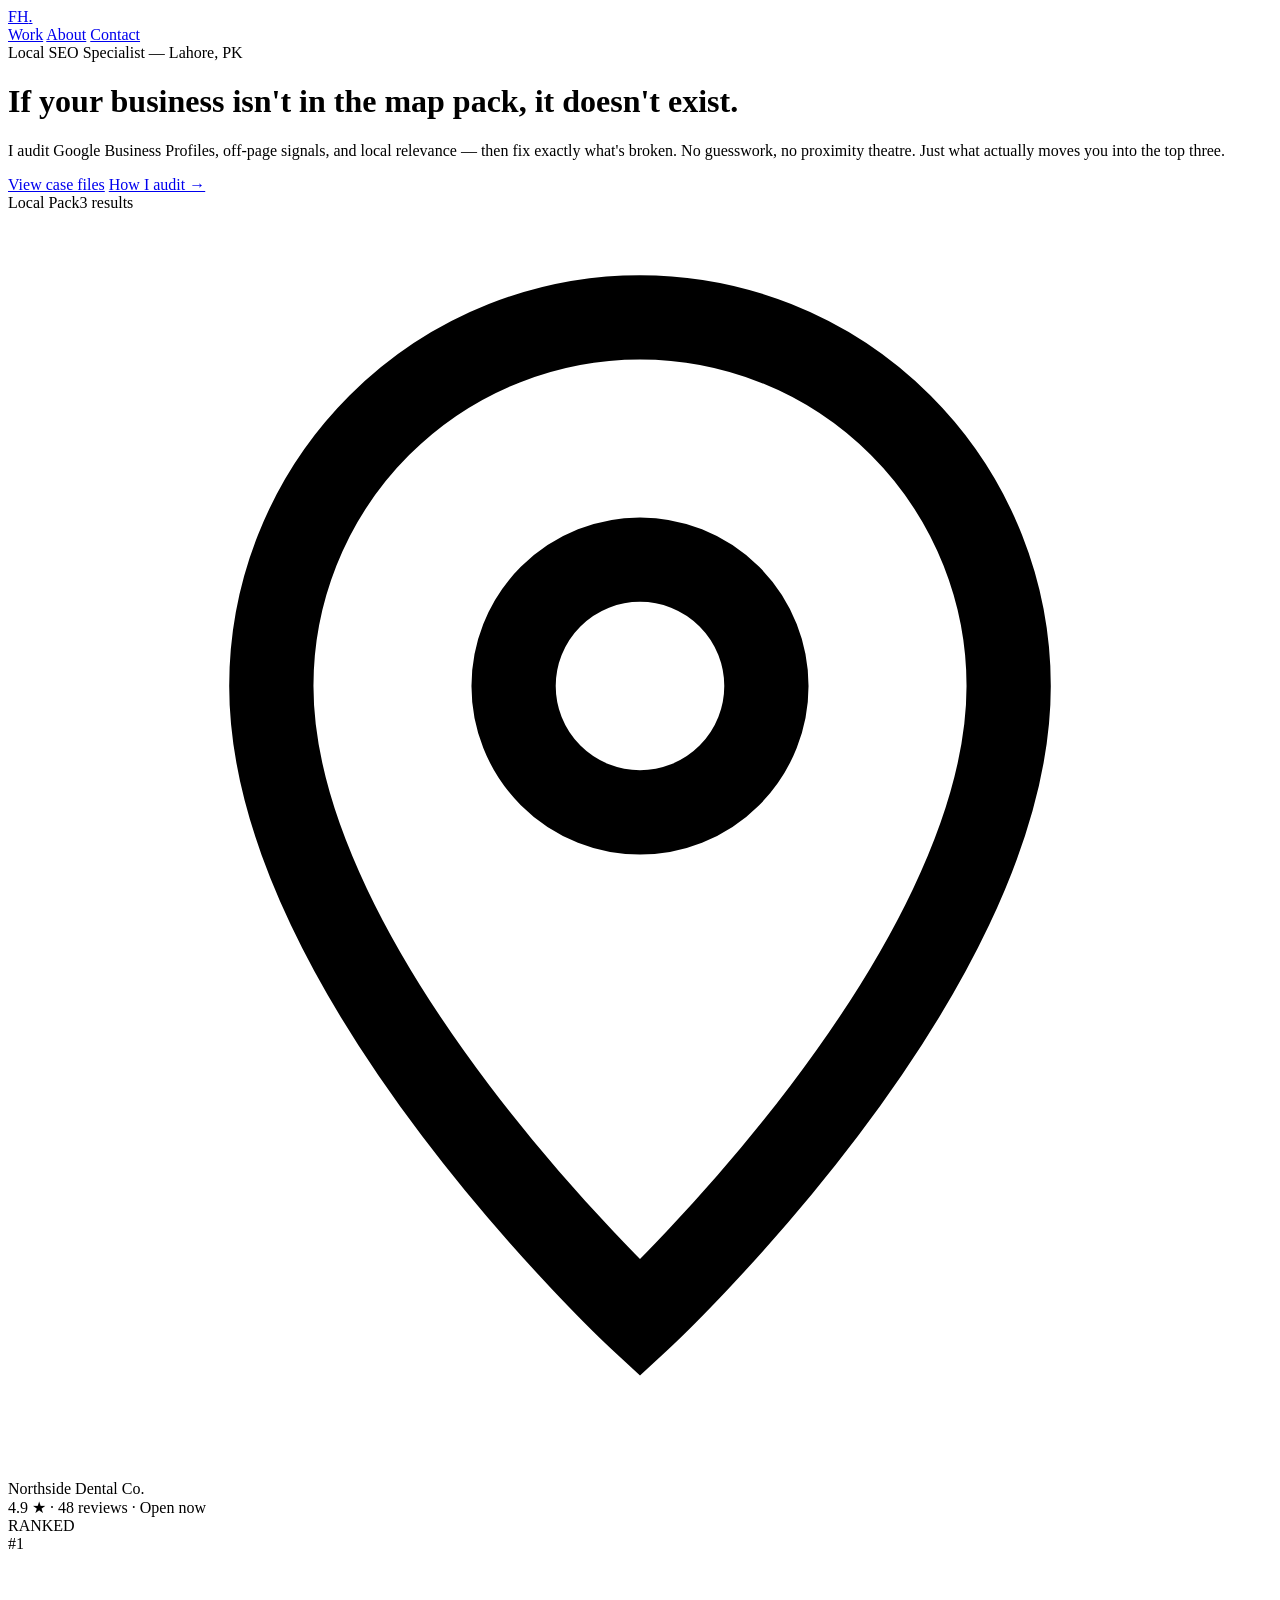
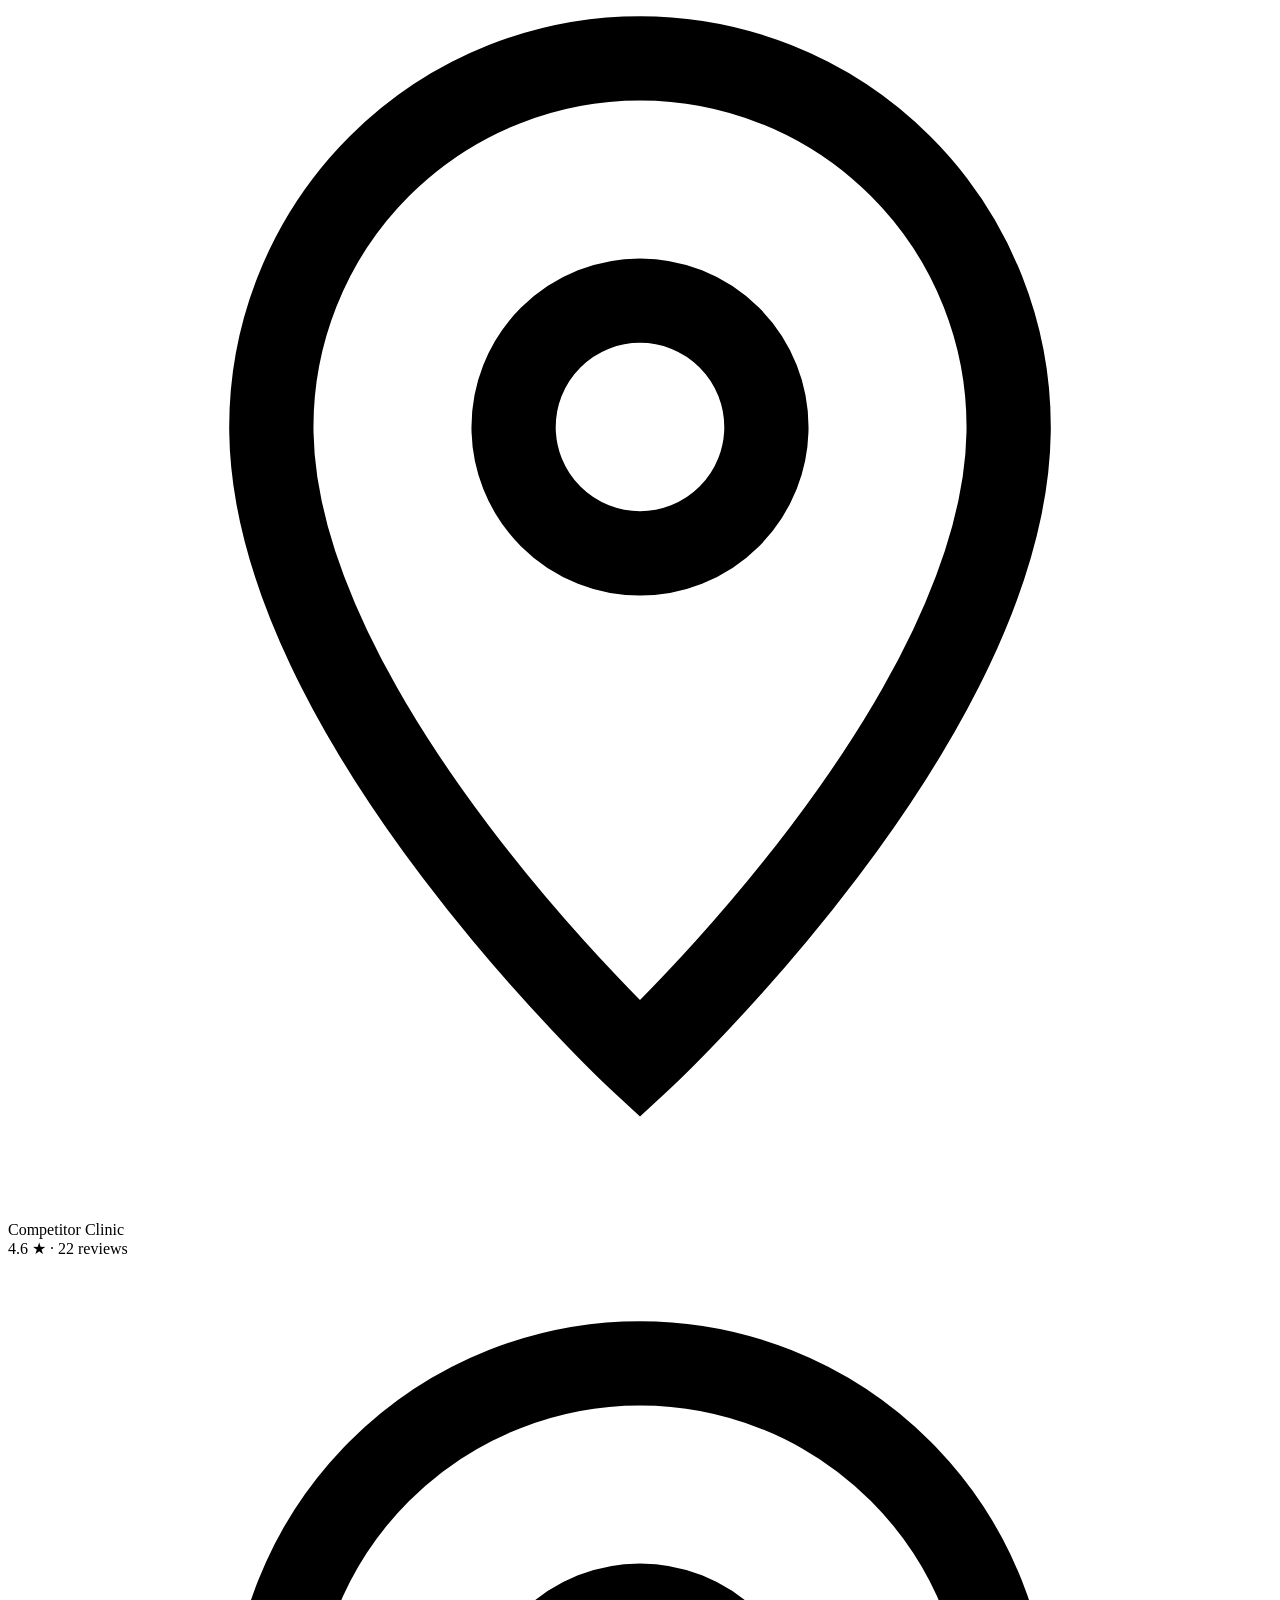
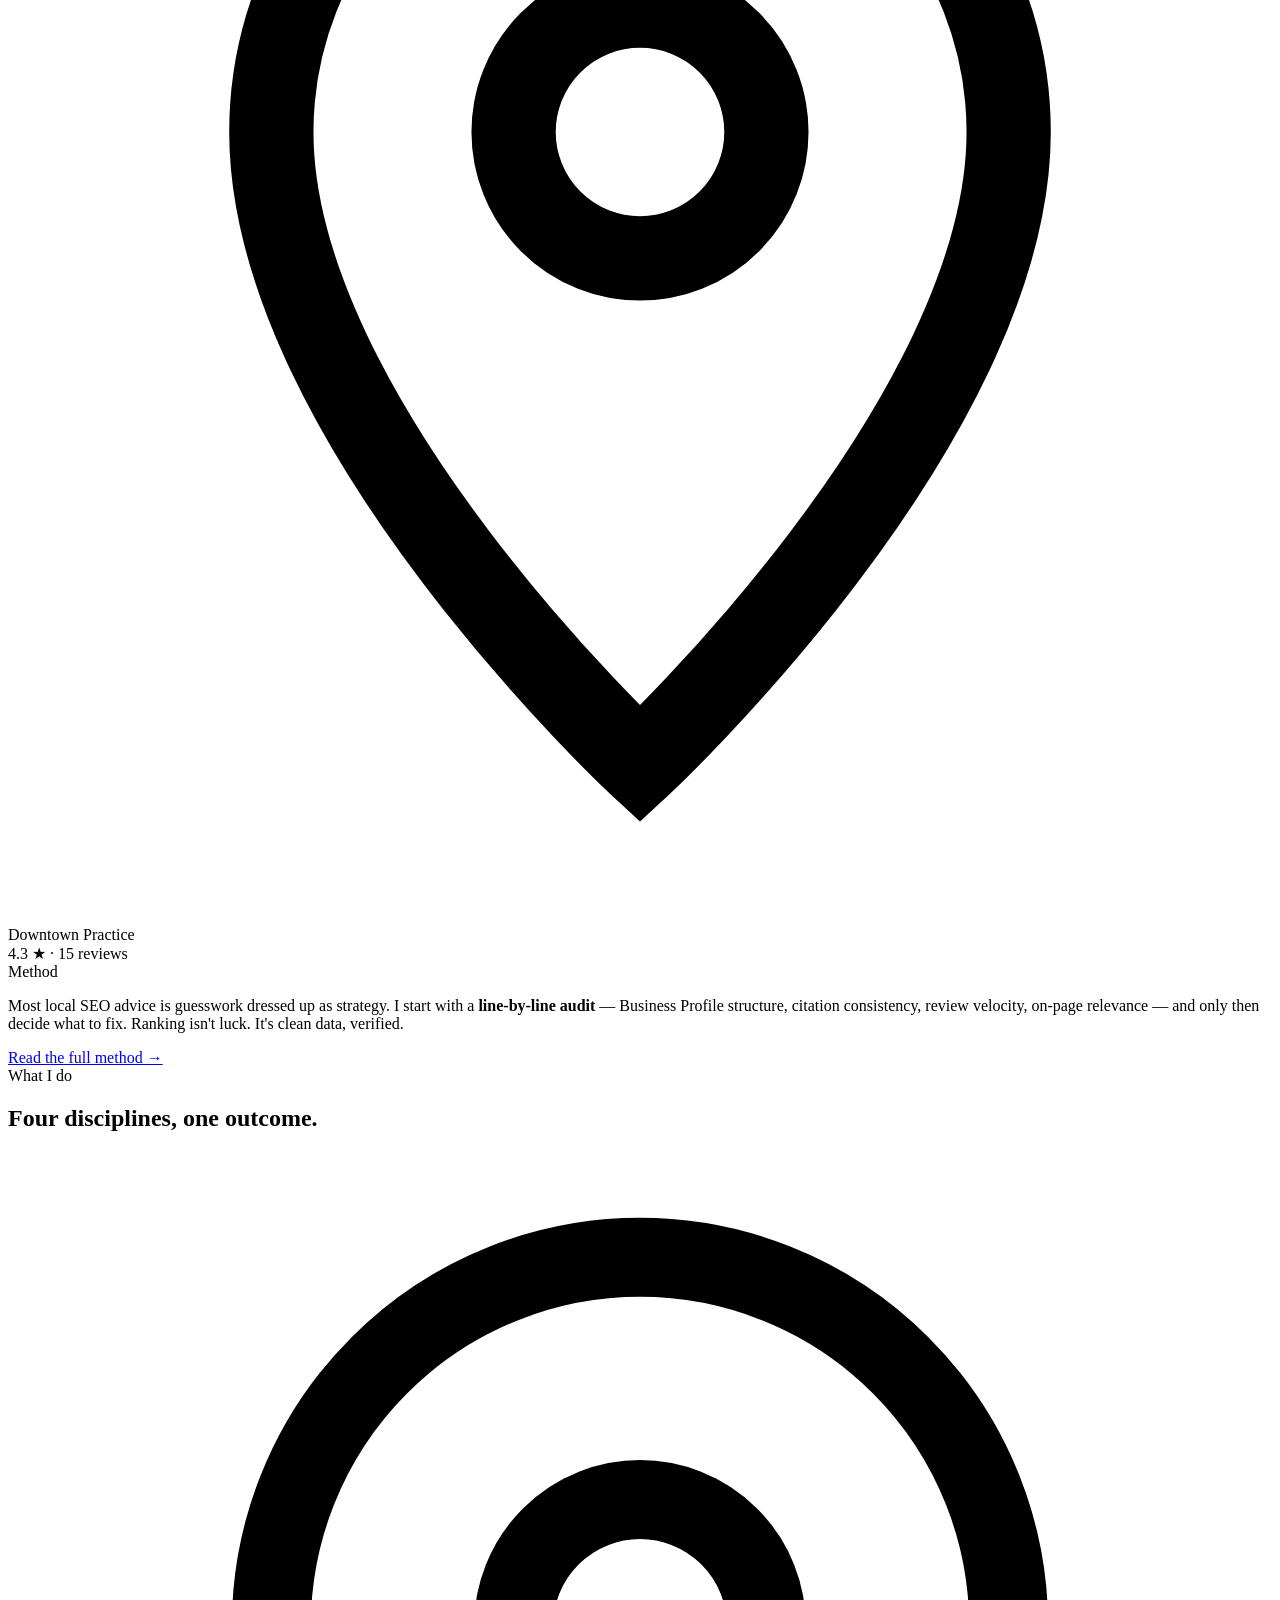
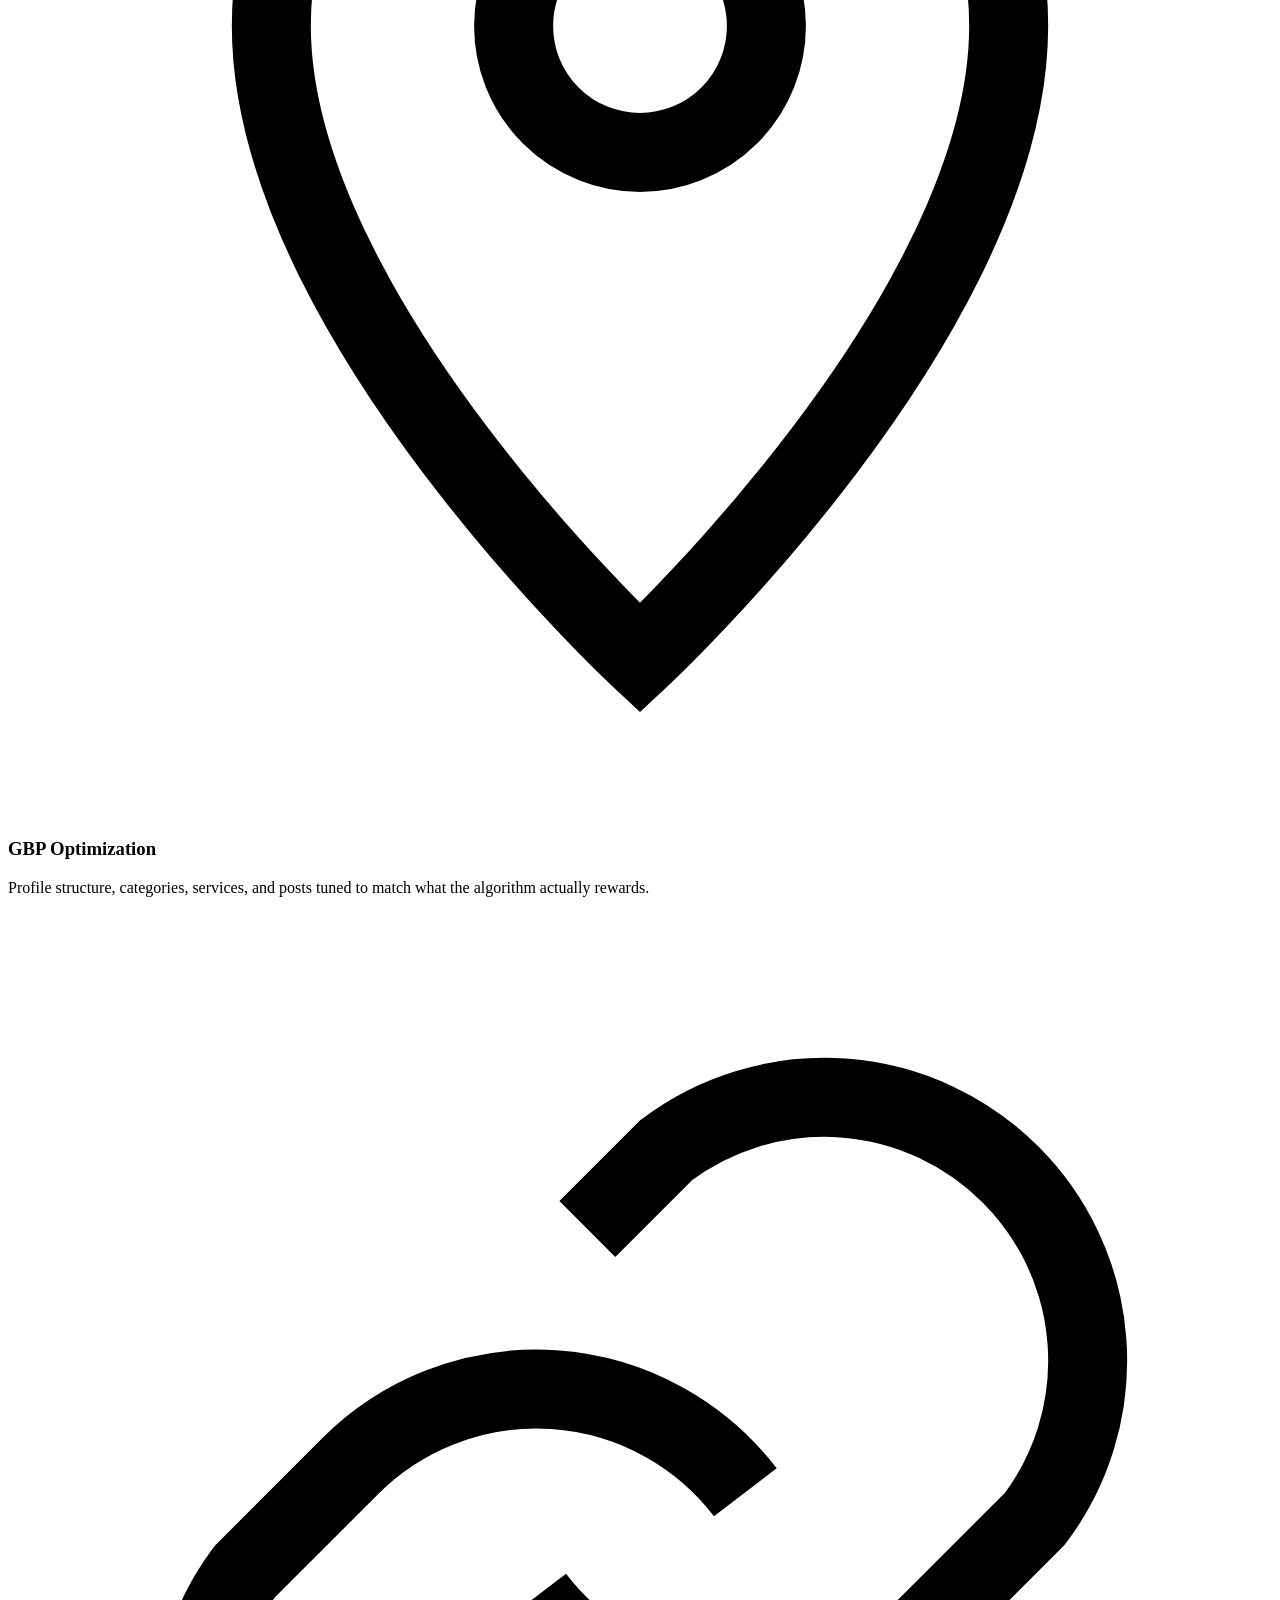
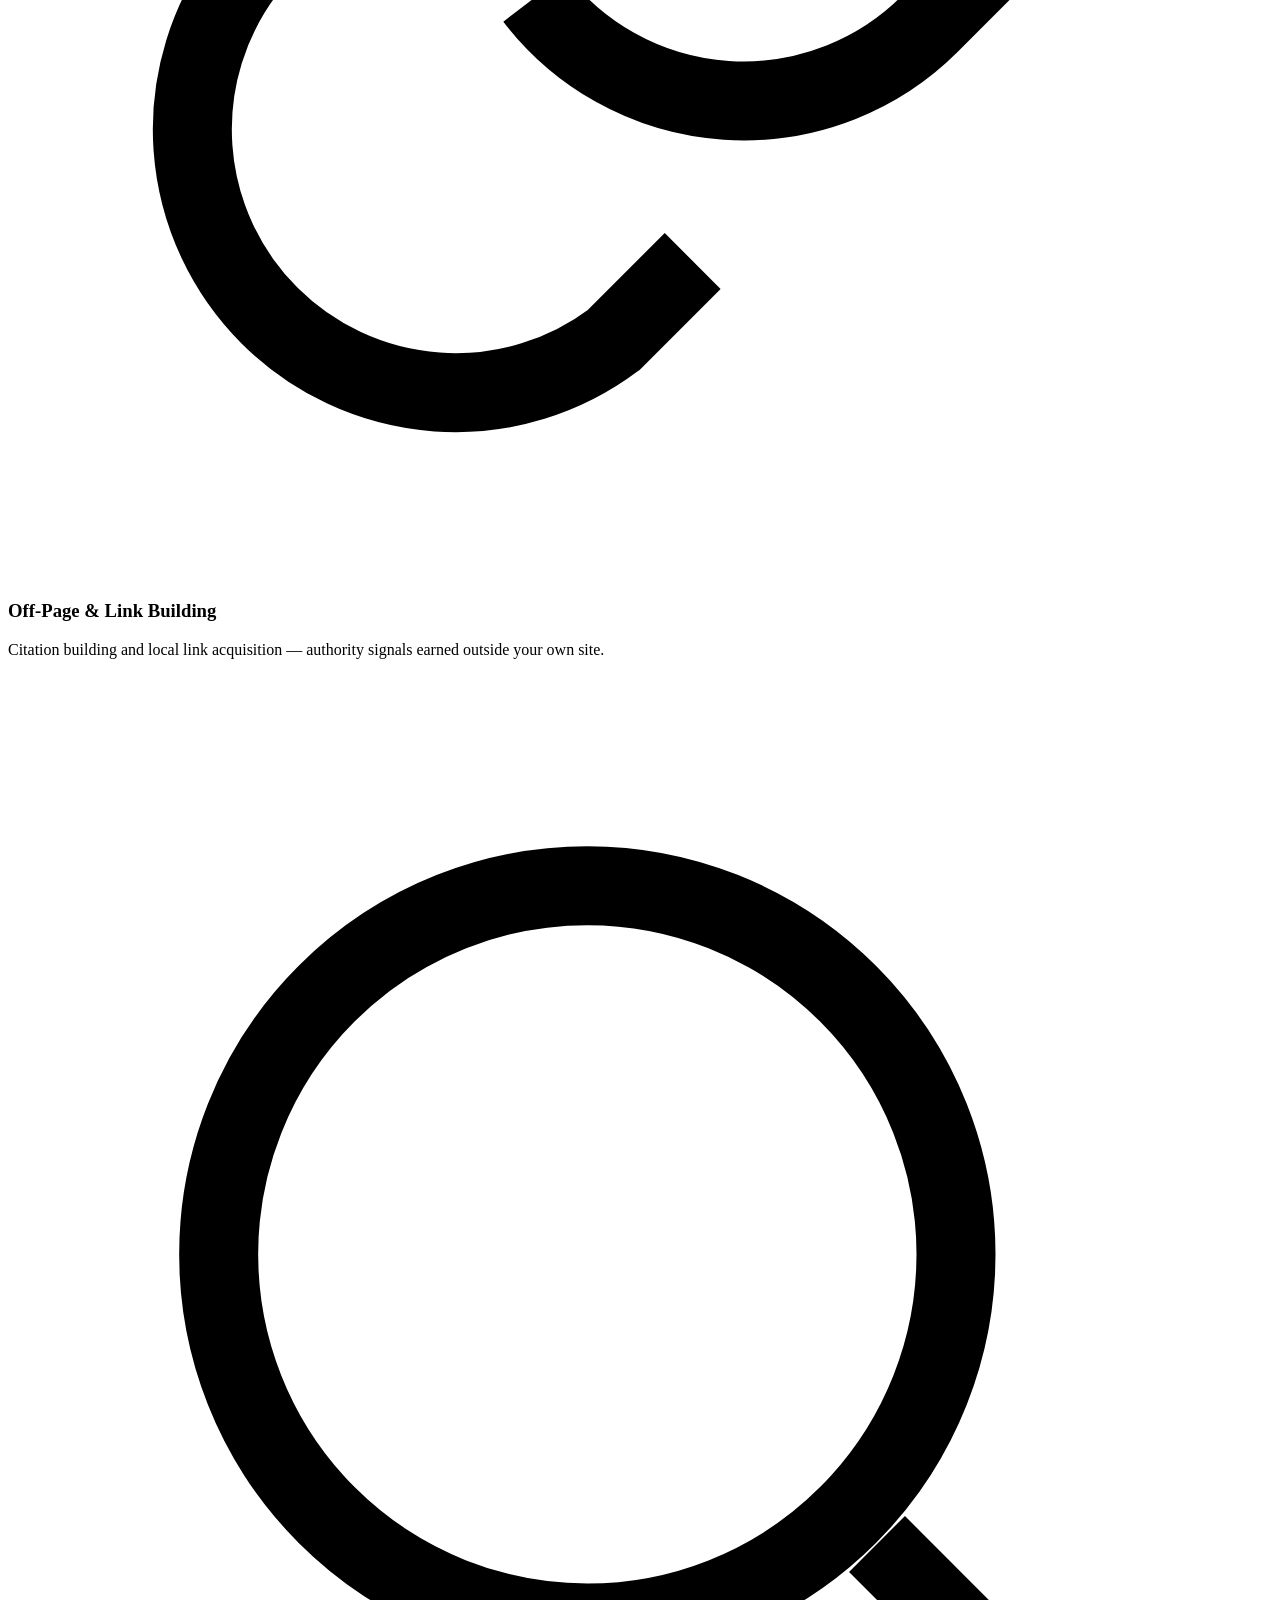
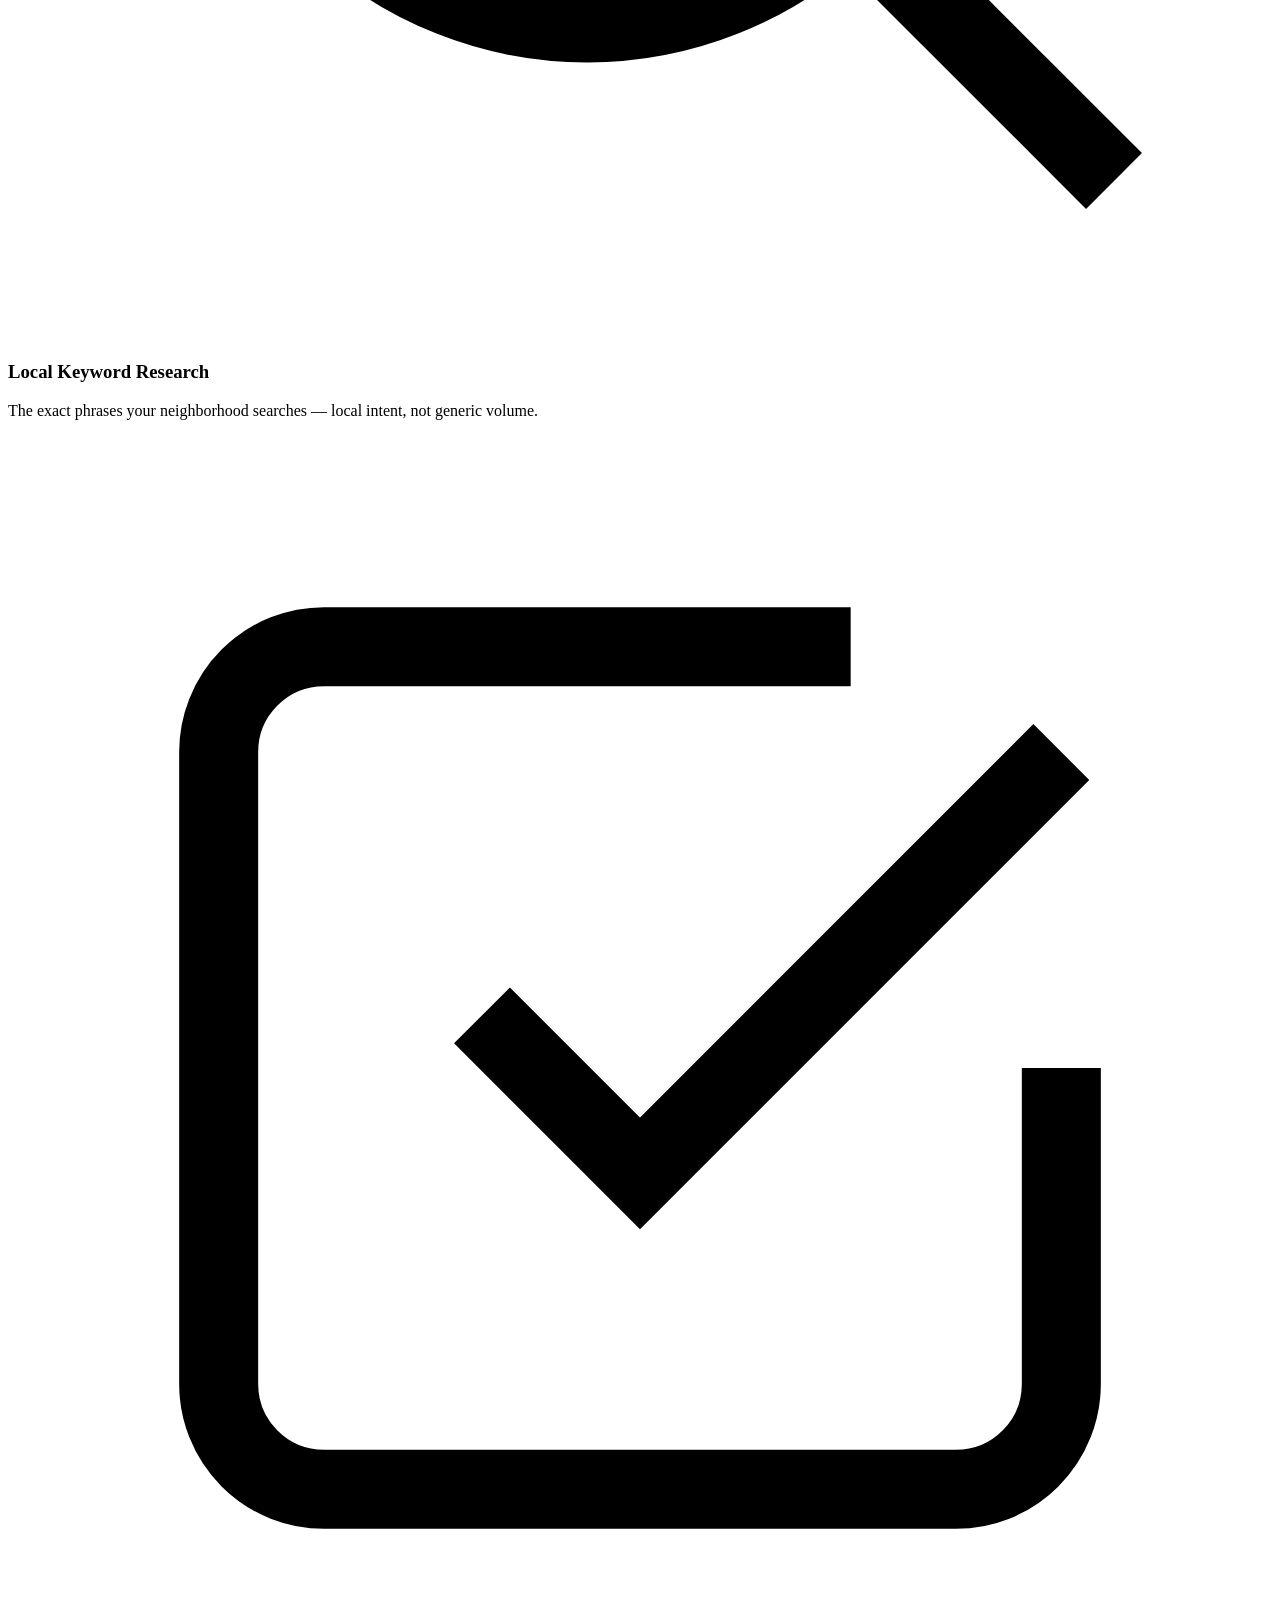
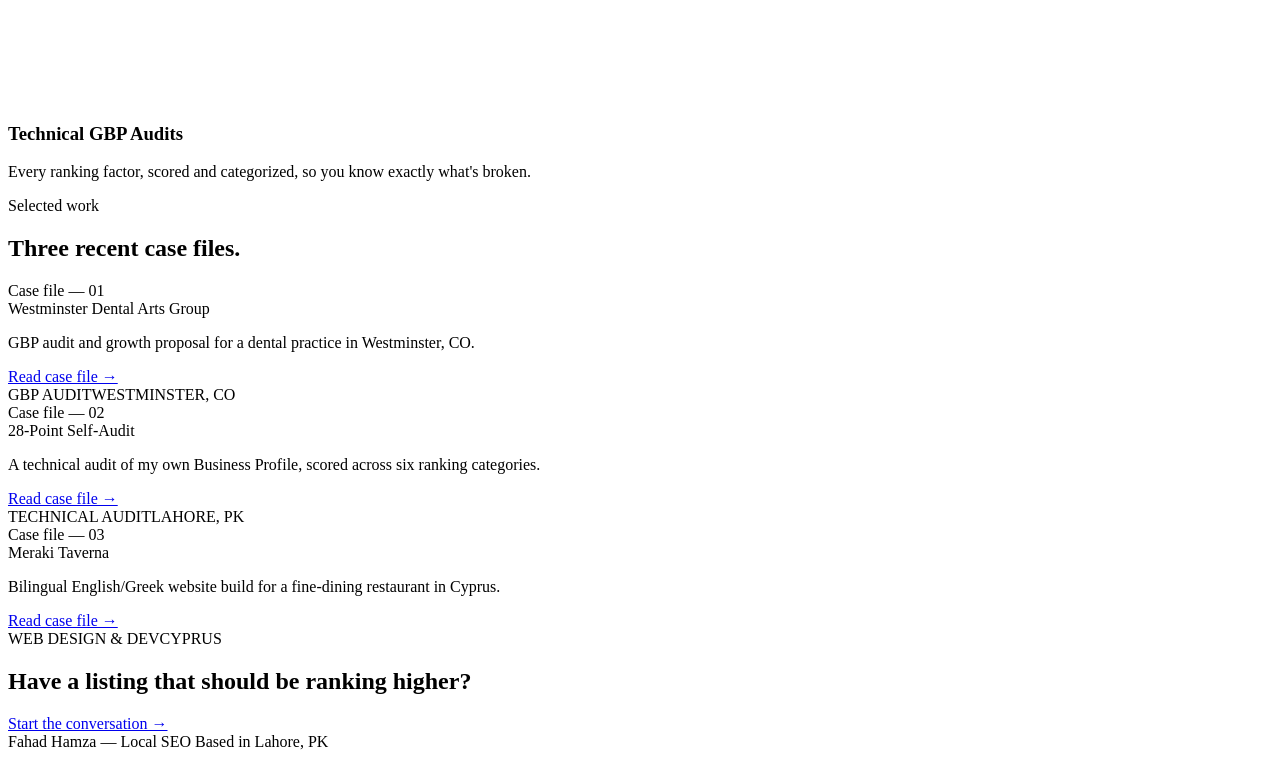
==== index.html @ efec022b "Create index.html" ====
<!DOCTYPE html>
<html lang="en">
<head>
<meta charset="UTF-8">
<meta name="viewport" content="width=device-width, initial-scale=1.0">
<title>Fahad Hamza — Local SEO Specialist</title>
<link rel="preconnect" href="https://fonts.googleapis.com">
<link rel="preconnect" href="https://fonts.gstatic.com" crossorigin>
<link href="https://fonts.googleapis.com/css2?family=Fraunces:opsz,wght@9..144,300;9..144,500;9..144,600;9..144,700&family=Work+Sans:wght@400;500;600&family=IBM+Plex+Mono:wght@400;500&display=swap" rel="stylesheet">
<link rel="stylesheet" href="styles.css">
</head>
<body>

<nav class="nav">
  <div class="nav__inner">
    <a href="index.html" class="nav__mark">FH<span>.</span></a>
    <div class="nav__links">
      <a href="work.html">Work</a>
      <a href="about.html">About</a>
      <a href="contact.html">Contact</a>
    </div>
  </div>
</nav>

<header class="hero">
  <div class="wrap hero__inner">
    <div>
      <div class="eyebrow hero__eyebrow">Local SEO Specialist — Lahore, PK</div>
      <h1>
        <span class="hero__line"><span style="--d:0.1s">If your business isn't</span></span>
        <span class="hero__line"><span style="--d:0.25s">in the map pack,</span></span>
        <span class="hero__line"><span style="--d:0.4s">it doesn't exist.</span></span>
      </h1>
      <p class="hero__sub">I audit Google Business Profiles, off-page signals, and local relevance — then fix exactly what's broken. No guesswork, no proximity theatre. Just what actually moves you into the top three.</p>
      <div class="hero__actions">
        <a href="work.html" class="btn">View case files</a>
        <a href="about.html" class="link-arrow">How I audit →</a>
      </div>
    </div>

    <div class="pack-card" aria-hidden="true">
      <div class="pack-card__head"><span>Local Pack</span><span>3 results</span></div>
      <div class="listing">
        <svg class="listing__pin" viewBox="0 0 24 24" fill="none" stroke="currentColor" stroke-width="1.6"><path d="M12 21s7-6.5 7-12a7 7 0 1 0-14 0c0 5.5 7 12 7 12z"/><circle cx="12" cy="9" r="2.4"/></svg>
        <div class="listing__body">
          <div class="listing__name">Northside Dental Co.</div>
          <div class="listing__meta">4.9 ★ · 48 reviews · Open now</div>
        </div>
        <div class="listing__stamp">RANKED<br>#1</div>
      </div>
      <div class="listing">
        <svg class="listing__pin" viewBox="0 0 24 24" fill="none" stroke="currentColor" stroke-width="1.6"><path d="M12 21s7-6.5 7-12a7 7 0 1 0-14 0c0 5.5 7 12 7 12z"/><circle cx="12" cy="9" r="2.4"/></svg>
        <div class="listing__body">
          <div class="listing__name">Competitor Clinic</div>
          <div class="listing__meta">4.6 ★ · 22 reviews</div>
        </div>
      </div>
      <div class="listing">
        <svg class="listing__pin" viewBox="0 0 24 24" fill="none" stroke="currentColor" stroke-width="1.6"><path d="M12 21s7-6.5 7-12a7 7 0 1 0-14 0c0 5.5 7 12 7 12z"/><circle cx="12" cy="9" r="2.4"/></svg>
        <div class="listing__body">
          <div class="listing__name">Downtown Practice</div>
          <div class="listing__meta">4.3 ★ · 15 reviews</div>
        </div>
      </div>
    </div>
  </div>
</header>

<section class="about-strip">
  <div class="wrap about-strip__inner">
    <div class="eyebrow">Method</div>
    <div>
      <p>Most local SEO advice is guesswork dressed up as strategy. I start with a <strong>line-by-line audit</strong> — Business Profile structure, citation consistency, review velocity, on-page relevance — and only then decide what to fix. Ranking isn't luck. It's clean data, verified.</p>
      <a href="about.html" class="about-strip__link">Read the full method →</a>
    </div>
  </div>
</section>

<section class="expertise">
  <div class="wrap">
    <div class="section-head">
      <div class="eyebrow">What I do</div>
      <h2>Four disciplines, one outcome.</h2>
    </div>
    <div class="cards">
      <div class="card">
        <svg class="card__icon" viewBox="0 0 24 24" fill="none" stroke="currentColor" stroke-width="1.5"><path d="M12 21s7-6.5 7-12a7 7 0 1 0-14 0c0 5.5 7 12 7 12z"/><circle cx="12" cy="9" r="2.4"/></svg>
        <h3>GBP Optimization</h3>
        <p>Profile structure, categories, services, and posts tuned to match what the algorithm actually rewards.</p>
      </div>
      <div class="card">
        <svg class="card__icon" viewBox="0 0 24 24" fill="none" stroke="currentColor" stroke-width="1.5"><path d="M10 13a5 5 0 0 0 7.5.5l2-2a5 5 0 0 0-7-7l-1.5 1.5"/><path d="M14 11a5 5 0 0 0-7.5-.5l-2 2a5 5 0 0 0 7 7l1.5-1.5"/></svg>
        <h3>Off-Page &amp; Link Building</h3>
        <p>Citation building and local link acquisition — authority signals earned outside your own site.</p>
      </div>
      <div class="card">
        <svg class="card__icon" viewBox="0 0 24 24" fill="none" stroke="currentColor" stroke-width="1.5"><circle cx="11" cy="11" r="7"/><line x1="21" y1="21" x2="16.5" y2="16.5"/></svg>
        <h3>Local Keyword Research</h3>
        <p>The exact phrases your neighborhood searches — local intent, not generic volume.</p>
      </div>
      <div class="card">
        <svg class="card__icon" viewBox="0 0 24 24" fill="none" stroke="currentColor" stroke-width="1.5"><path d="M9 11l3 3 8-8"/><path d="M20 12v6a2 2 0 0 1-2 2H6a2 2 0 0 1-2-2V6a2 2 0 0 1 2-2h10"/></svg>
        <h3>Technical GBP Audits</h3>
        <p>Every ranking factor, scored and categorized, so you know exactly what's broken.</p>
      </div>
    </div>
  </div>
</section>

<section class="files">
  <div class="wrap">
    <div class="section-head">
      <div class="eyebrow">Selected work</div>
      <h2>Three recent case files.</h2>
    </div>
    <div class="file-list">
      <div class="file">
        <div class="file__tag">Case file — 01</div>
        <div>
          <div class="file__title">Westminster Dental Arts Group</div>
          <p class="file__desc">GBP audit and growth proposal for a dental practice in Westminster, CO.</p>
          <a href="work.html#case-01" class="file__more">Read case file →</a>
        </div>
        <div class="file__meta"><span>GBP AUDIT</span><span>WESTMINSTER, CO</span></div>
      </div>
      <div class="file">
        <div class="file__tag">Case file — 02</div>
        <div>
          <div class="file__title">28-Point Self-Audit</div>
          <p class="file__desc">A technical audit of my own Business Profile, scored across six ranking categories.</p>
          <a href="work.html#case-02" class="file__more">Read case file →</a>
        </div>
        <div class="file__meta"><span>TECHNICAL AUDIT</span><span>LAHORE, PK</span></div>
      </div>
      <div class="file">
        <div class="file__tag">Case file — 03</div>
        <div>
          <div class="file__title">Meraki Taverna</div>
          <p class="file__desc">Bilingual English/Greek website build for a fine-dining restaurant in Cyprus.</p>
          <a href="work.html#case-03" class="file__more">Read case file →</a>
        </div>
        <div class="file__meta"><span>WEB DESIGN &amp; DEV</span><span>CYPRUS</span></div>
      </div>
    </div>
  </div>
</section>

<section class="contact contact--strip">
  <div class="wrap contact__inner">
    <h2>Have a listing that should be ranking higher?</h2>
    <a href="contact.html" class="btn">Start the conversation →</a>
  </div>
</section>

<div class="foot wrap">
  <span>Fahad Hamza — Local SEO</span>
  <span>Based in Lahore, PK</span>
</div>

<script src="script.js"></script>
</body>
</html>
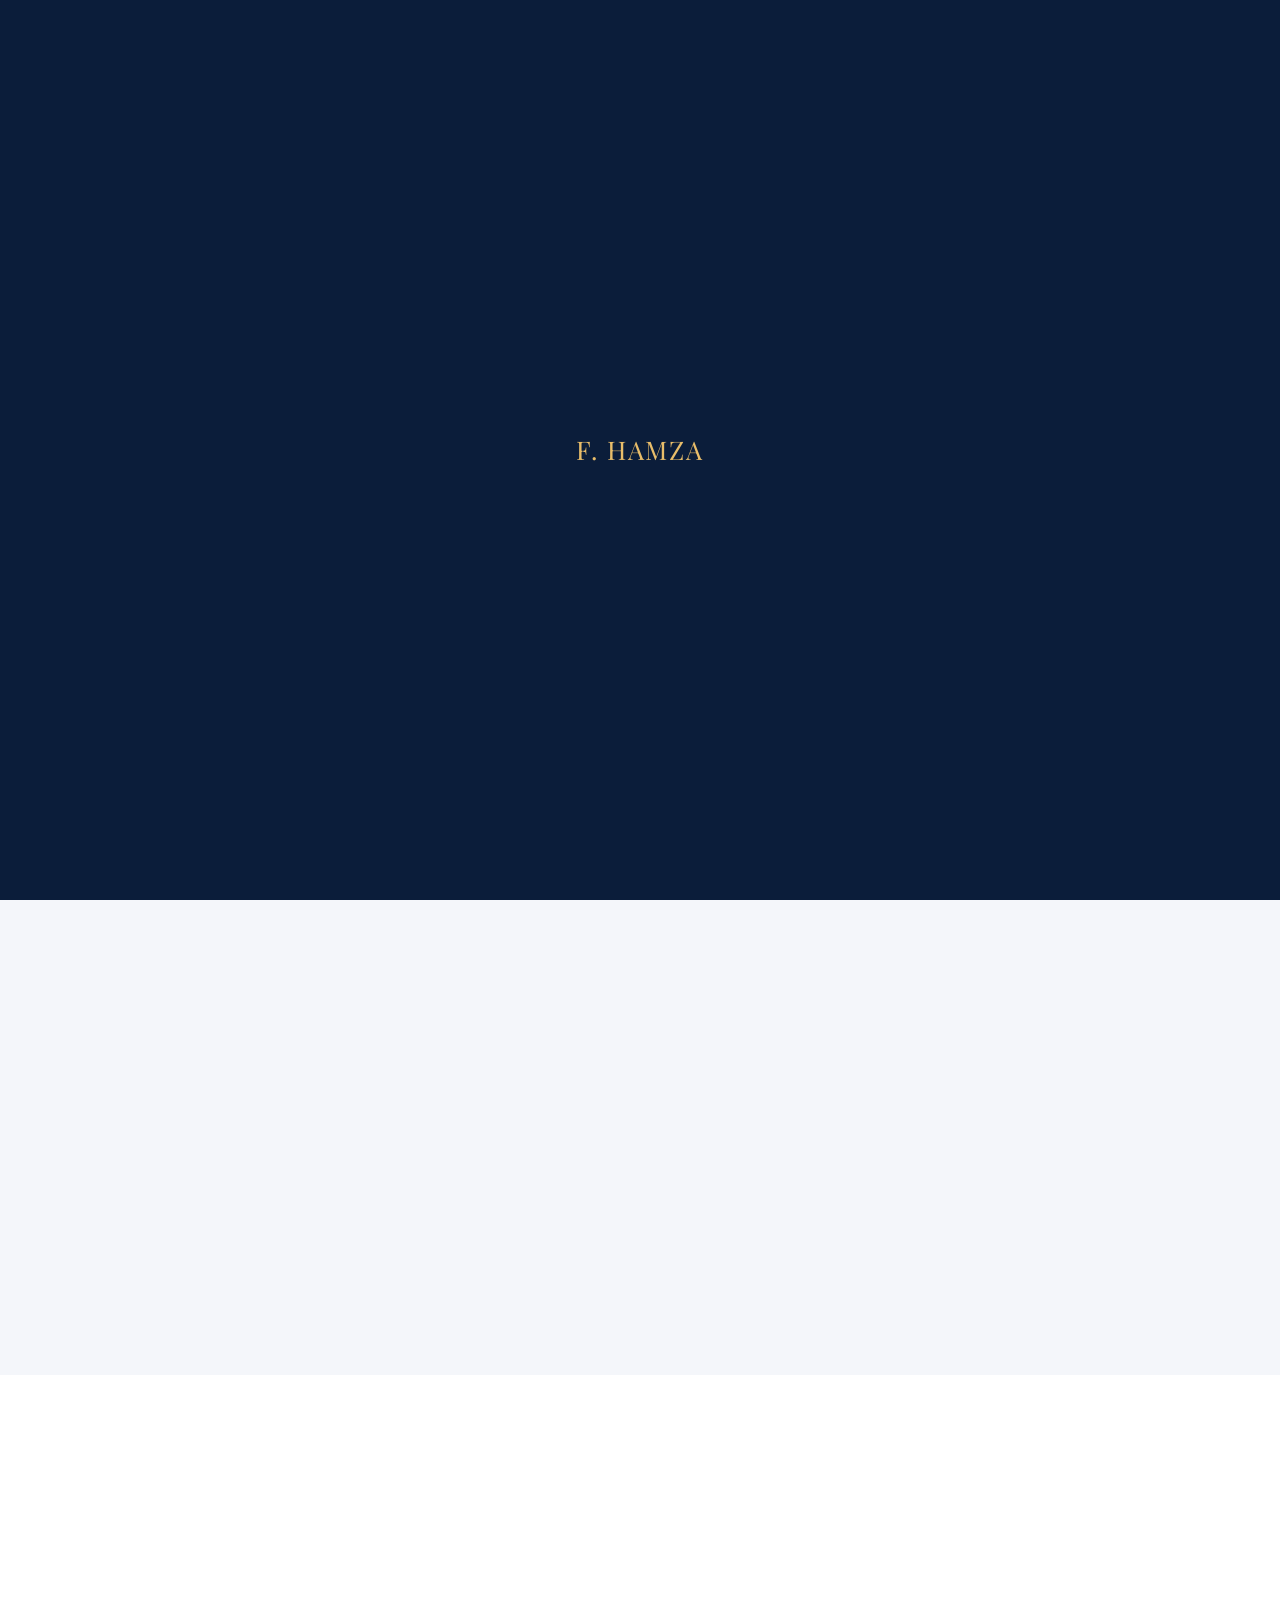
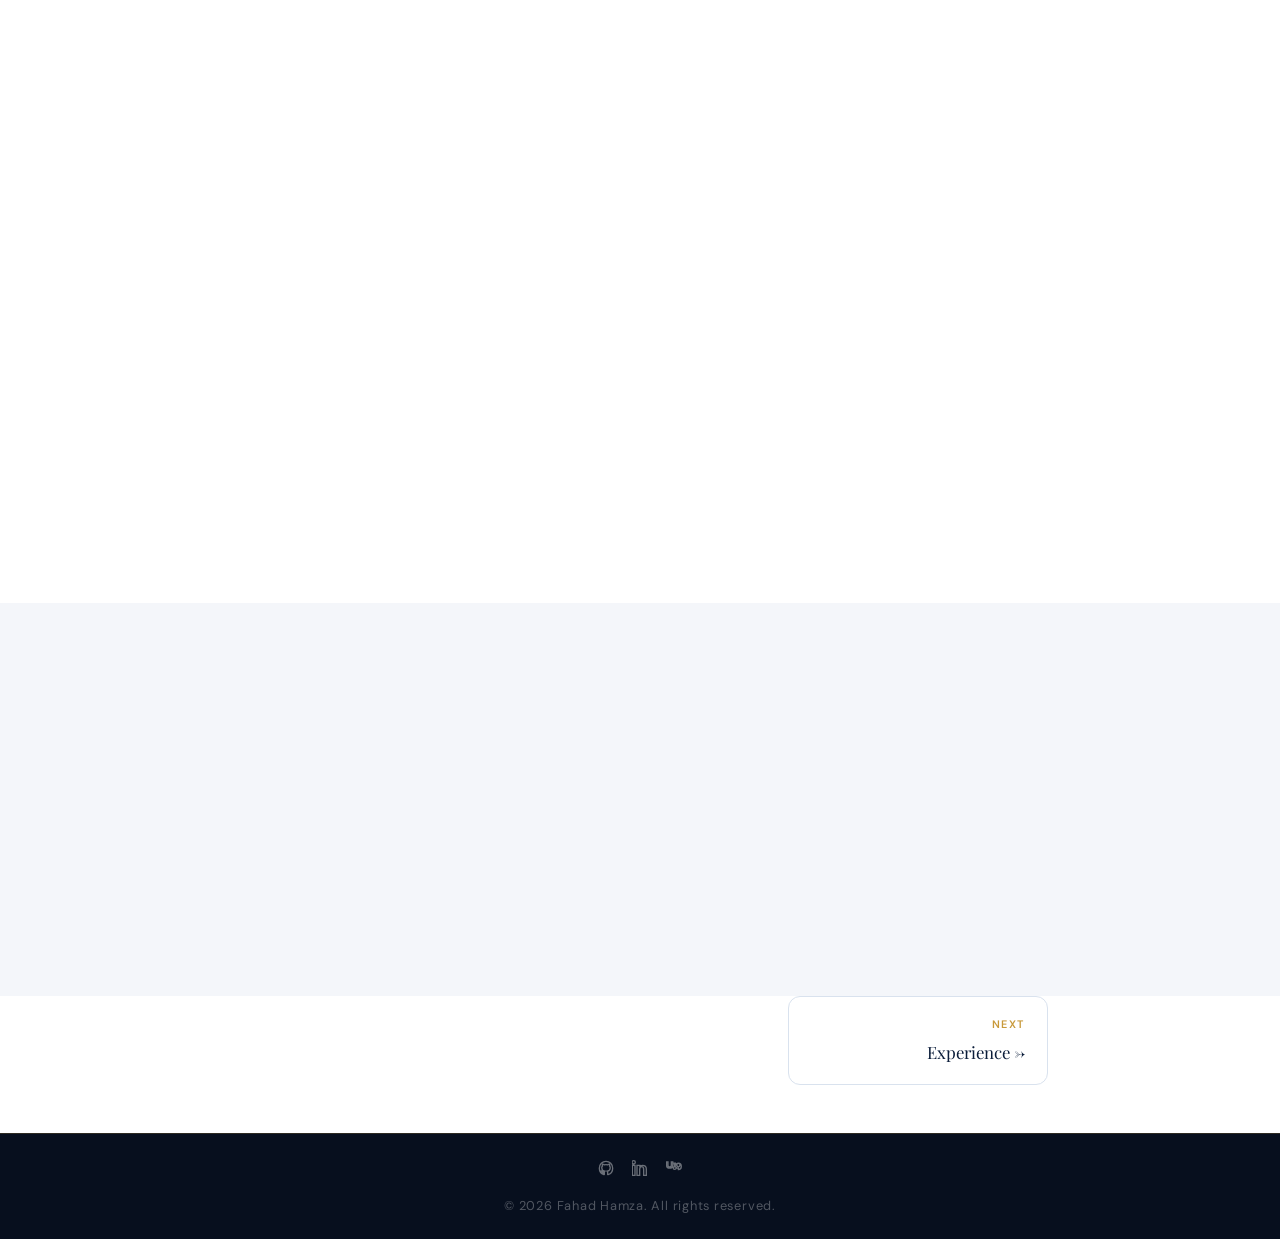
==== commit d4ded5c1: "Add files via upload" ====
--- a/index.html
+++ b/index.html
@@ -1,162 +1,175 @@
 <!DOCTYPE html>
 <html lang="en">
+
 <head>
-<meta charset="UTF-8">
-<meta name="viewport" content="width=device-width, initial-scale=1.0">
-<title>Fahad Hamza — Local SEO Specialist</title>
-<link rel="preconnect" href="https://fonts.googleapis.com">
-<link rel="preconnect" href="https://fonts.gstatic.com" crossorigin>
-<link href="https://fonts.googleapis.com/css2?family=Fraunces:opsz,wght@9..144,300;9..144,500;9..144,600;9..144,700&family=Work+Sans:wght@400;500;600&family=IBM+Plex+Mono:wght@400;500&display=swap" rel="stylesheet">
-<link rel="stylesheet" href="styles.css">
+    <meta charset="UTF-8">
+    <meta name="viewport" content="width=device-width, initial-scale=1.0">
+    <title>Fahad Hamza - Junior SEO Officer</title>
+    <link rel="preconnect" href="https://fonts.googleapis.com">
+    <link rel="preconnect" href="https://fonts.gstatic.com" crossorigin>
+    <link
+        href="https://fonts.googleapis.com/css2?family=Playfair+Display:wght@600;700&family=DM+Sans:wght@300;400;500;600&display=swap"
+        rel="stylesheet">
+    <link rel="stylesheet" href="styles.css">
 </head>
+
 <body>
+    <div class="scroll-progress" id="scrollProgress"></div>
+    <div class="curtain" id="curtain"><span>F. HAMZA</span></div>
 
-<nav class="nav">
-  <div class="nav__inner">
-    <a href="index.html" class="nav__mark">FH<span>.</span></a>
-    <div class="nav__links">
-      <a href="work.html">Work</a>
-      <a href="about.html">About</a>
-      <a href="contact.html">Contact</a>
-    </div>
-  </div>
-</nav>
+    <header id="siteHeader">
+        <nav>
+            <div class="nav-container">
+                <a href="index.html#home" style="text-decoration:none;"><h1>Fahad <span>Hamza</span></h1></a>
+                <ul>
+                    <li><a href="#home" data-spy>Home</a></li>
+                    <li><a href="#about" data-spy>About</a></li>
+                    <li><a href="#skills" data-spy>Skills</a></li>
+                    <li><a href="experience.html">Experience</a></li>
+                    <li><a href="work.html">Work</a></li>
+                    <li><a href="#courses" data-spy>Courses</a></li>
+                    <li><a href="#education" data-spy>Education</a></li>
+                    <li><a href="badge.html">Badge</a></li>
+                    <li><a href="contact.html">Contact</a></li>
+                </ul>
+            </div>
+        </nav>
+    </header>
 
-<header class="hero">
-  <div class="wrap hero__inner">
-    <div>
-      <div class="eyebrow hero__eyebrow">Local SEO Specialist — Lahore, PK</div>
-      <h1>
-        <span class="hero__line"><span style="--d:0.1s">If your business isn't</span></span>
-        <span class="hero__line"><span style="--d:0.25s">in the map pack,</span></span>
-        <span class="hero__line"><span style="--d:0.4s">it doesn't exist.</span></span>
-      </h1>
-      <p class="hero__sub">I audit Google Business Profiles, off-page signals, and local relevance — then fix exactly what's broken. No guesswork, no proximity theatre. Just what actually moves you into the top three.</p>
-      <div class="hero__actions">
-        <a href="work.html" class="btn">View case files</a>
-        <a href="about.html" class="link-arrow">How I audit →</a>
-      </div>
-    </div>
+    <nav class="dot-nav" aria-label="Page sections">
+        <a href="#home" data-label="Home"></a>
+        <a href="#about" data-label="About"></a>
+        <a href="#skills" data-label="Skills"></a>
+        <a href="#courses" data-label="Courses"></a>
+        <a href="#education" data-label="Education"></a>
+    </nav>
 
-    <div class="pack-card" aria-hidden="true">
-      <div class="pack-card__head"><span>Local Pack</span><span>3 results</span></div>
-      <div class="listing">
-        <svg class="listing__pin" viewBox="0 0 24 24" fill="none" stroke="currentColor" stroke-width="1.6"><path d="M12 21s7-6.5 7-12a7 7 0 1 0-14 0c0 5.5 7 12 7 12z"/><circle cx="12" cy="9" r="2.4"/></svg>
-        <div class="listing__body">
-          <div class="listing__name">Northside Dental Co.</div>
-          <div class="listing__meta">4.9 ★ · 48 reviews · Open now</div>
+    <main>
+        <!-- HERO -->
+        <section id="home" class="hero">
+            <div class="hero-bg"></div>
+            <canvas id="hero-canvas"></canvas>
+            <div class="orb orb-1" data-depth="30"></div>
+            <div class="orb orb-2" data-depth="20"></div>
+            <div class="orb orb-3" data-depth="45"></div>
+            <div class="hero-streak"></div>
+            <div class="hero-streak hero-streak-2"></div>
+            <div class="hero-content">
+                <span class="hero-eyebrow"><span class="dot"></span>Local SEO &amp; GBP Specialist</span>
+                <h2>Junior SEO Officer</h2>
+                <p>Building visibility for local businesses through ethical link building and Google Business Profile optimization.</p>
+                <a href="experience.html" class="cta">View Experience</a>
+                <a href="contact.html" class="cta cta-outline">Get In Touch</a>
+            </div>
+            <div class="scroll-cue">
+                <span>Scroll</span>
+                <div class="wheel"></div>
+            </div>
+        </section>
+
+        <!-- ABOUT -->
+        <section id="about" class="about">
+            <div class="section-inner reveal">
+                <span class="section-label">Who I Am</span>
+                <h2>About Me</h2>
+                <div class="divider"></div>
+                <div class="about-card">
+                    Motivated and detail-oriented SEO Link Builder with 1 Year of hands-on experience in Off-Page SEO.
+                    Skilled in building high-quality backlinks using ethical SEO techniques to improve website rankings,
+                    domain authority, and online visibility. Looking to grow and apply SEO skills in a professional
+                    digital marketing environment.
+                </div>
+            </div>
+        </section>
+
+        <!-- SKILLS -->
+        <section id="skills" class="skills">
+            <div class="section-inner reveal">
+                <span class="section-label">What I Do</span>
+                <h2>Professional Skills</h2>
+                <div class="divider"></div>
+                <div class="skills-grid">
+                    <span class="skill-tag" style="--i:0">GBP Posting</span>
+                    <span class="skill-tag" style="--i:1">Monthly PPT progress reports</span>
+                    <span class="skill-tag" style="--i:2">Google Search Console (GSC)</span>
+                    <span class="skill-tag" style="--i:3">Off-Page SEO</span>
+                    <span class="skill-tag" style="--i:4">Link Building</span>
+                    <span class="skill-tag" style="--i:5">SEO Tools (Bright Local, Ahrefs, SEMrush - Basic Knowledge).</span>
+                    <span class="skill-tag" style="--i:6">GBP Optimization Expert</span>
+                </div>
+            </div>
+        </section>
+
+        <!-- COURSES -->
+        <section id="courses" class="education">
+            <div class="section-inner reveal">
+                <span class="section-label">Certifications</span>
+                <h2>Courses</h2>
+                <div class="divider"></div>
+                <div class="job-card">
+                    <ul>
+                        <li style="--i:0">Off-Page SEO and AI Search Essentials with Semrush.</li>
+                        <li style="--i:1">Google Business Profile Certified | BrightLocal Academy.</li>
+                        <li style="--i:2">Google Business Profile Optimization Certified | BrightLocal Academy.</li>
+                    </ul>
+                </div>
+            </div>
+        </section>
+
+        <!-- EDUCATION -->
+        <section id="education" class="education" style="background: var(--off-white);">
+            <div class="section-inner reveal">
+                <span class="section-label">Academic Background</span>
+                <h2>Education</h2>
+                <div class="divider"></div>
+                <div class="edu-card">
+                    <div class="edu-icon">
+                        <svg viewBox="0 0 24 24" xmlns="http://www.w3.org/2000/svg">
+                            <path d="M12 3L1 9l11 6 9-4.91V17h2V9L12 3zM5 13.18v4L12 21l7-3.82v-4L12 17l-7-3.82z" />
+                        </svg>
+                    </div>
+                    <div>
+                        <h3>Matric</h3>
+                        <h4>GOVT. BOYS HIGH SCHOOL, NAIN SUKH, LAHORE</h4>
+                    </div>
+                </div>
+            </div>
+        </section>
+
+        <div class="page-nav-links" style="justify-content: flex-end;">
+            <a href="experience.html" class="page-nav-link next" style="flex: 0 1 260px;">
+                <span class="label">Next</span>
+                <span class="title">Experience &rarr;</span>
+            </a>
         </div>
-        <div class="listing__stamp">RANKED<br>#1</div>
-      </div>
-      <div class="listing">
-        <svg class="listing__pin" viewBox="0 0 24 24" fill="none" stroke="currentColor" stroke-width="1.6"><path d="M12 21s7-6.5 7-12a7 7 0 1 0-14 0c0 5.5 7 12 7 12z"/><circle cx="12" cy="9" r="2.4"/></svg>
-        <div class="listing__body">
-          <div class="listing__name">Competitor Clinic</div>
-          <div class="listing__meta">4.6 ★ · 22 reviews</div>
+    </main>
+
+    <button class="back-to-top" id="backToTop" aria-label="Back to top">
+        <svg viewBox="0 0 24 24"><path d="M12 19V5M5 12l7-7 7 7"/></svg>
+    </button>
+
+    <footer>
+        <div class="footer-social">
+            <a href="https://github.com/DAHAF-F" target="_blank" rel="noopener noreferrer" aria-label="GitHub">
+                <svg viewBox="0 0 24 24"><path d="M12 2C6.48 2 2 6.58 2 12.25c0 4.53 2.87 8.37 6.84 9.73.5.1.68-.22.68-.49 0-.24-.01-.87-.01-1.71-2.78.62-3.37-1.37-3.37-1.37-.45-1.18-1.11-1.5-1.11-1.5-.91-.64.07-.63.07-.63 1 .07 1.53 1.06 1.53 1.06.89 1.56 2.34 1.11 2.91.85.09-.66.35-1.11.63-1.37-2.22-.26-4.56-1.14-4.56-5.07 0-1.12.39-2.04 1.03-2.76-.1-.26-.45-1.32.1-2.75 0 0 .84-.28 2.75 1.05a9.3 9.3 0 0 1 5 0c1.91-1.33 2.75-1.05 2.75-1.05.55 1.43.2 2.49.1 2.75.64.72 1.03 1.64 1.03 2.76 0 3.94-2.34 4.81-4.57 5.06.36.32.68.94.68 1.9 0 1.37-.01 2.47-.01 2.81 0 .27.18.6.69.49A10.26 10.26 0 0 0 22 12.25C22 6.58 17.52 2 12 2z"/></svg>
+            </a>
+            <a href="https://www.linkedin.com/in/fahad--hamza/" target="_blank" rel="noopener noreferrer" aria-label="LinkedIn">
+                <svg viewBox="0 0 24 24"><path d="M4.98 3.5C4.98 4.88 3.88 6 2.5 6S0 4.88 0 3.5 1.12 1 2.5 1s2.48 1.12 2.48 2.5zM.5 8h4V23h-4V8zm7.5 0h3.8v2.05h.05c.53-1 1.83-2.05 3.77-2.05C19.9 8 21.5 10 21.5 13.5V23h-4v-8.5c0-2-.04-4.6-2.8-4.6-2.8 0-3.2 2.2-3.2 4.45V23h-4V8z"/></svg>
+            </a>
+            <a href="https://www.upwork.com/freelancers/~0149811f40c771a50b" target="_blank" rel="noopener noreferrer" aria-label="Upwork">
+                <svg viewBox="0 0 24 24"><path d="M18.56 12.31c-1.4 0-2.7-.6-3.65-1.55l.25 1.16.01.09c0 1.19-.97 2.16-2.16 2.16s-2.16-.97-2.16-2.16.97-2.16 2.16-2.16c.05 0 .1 0 .15.01l-1.05-5.02h1.99l.53 3.7c.46-2.05 1.57-3.7 3.93-3.7 2.7 0 4.4 2.14 4.4 4.75s-1.9 4.72-4.4 4.72zm0-7.36c-1.5 0-2.36 1.32-2.36 2.64 0 1.31.87 2.6 2.36 2.6s2.35-1.29 2.35-2.6c0-1.32-.85-2.64-2.35-2.64zM5.5 12.31c-2.62 0-4.63-1.75-4.63-4.6V2.9h2.1v4.8c0 1.7 1.02 2.7 2.53 2.7s2.53-1 2.53-2.7V2.9h2.1v4.8c0 2.86-2.01 4.6-4.63 4.6z"/></svg>
+            </a>
         </div>
-      </div>
-      <div class="listing">
-        <svg class="listing__pin" viewBox="0 0 24 24" fill="none" stroke="currentColor" stroke-width="1.6"><path d="M12 21s7-6.5 7-12a7 7 0 1 0-14 0c0 5.5 7 12 7 12z"/><circle cx="12" cy="9" r="2.4"/></svg>
-        <div class="listing__body">
-          <div class="listing__name">Downtown Practice</div>
-          <div class="listing__meta">4.3 ★ · 15 reviews</div>
-        </div>
-      </div>
-    </div>
-  </div>
-</header>
+        <p>&copy; 2026 Fahad Hamza. All rights reserved.</p>
+    </footer>
 
-<section class="about-strip">
-  <div class="wrap about-strip__inner">
-    <div class="eyebrow">Method</div>
-    <div>
-      <p>Most local SEO advice is guesswork dressed up as strategy. I start with a <strong>line-by-line audit</strong> — Business Profile structure, citation consistency, review velocity, on-page relevance — and only then decide what to fix. Ranking isn't luck. It's clean data, verified.</p>
-      <a href="about.html" class="about-strip__link">Read the full method →</a>
-    </div>
-  </div>
-</section>
+    <script src="main.js"></script>
 
-<section class="expertise">
-  <div class="wrap">
-    <div class="section-head">
-      <div class="eyebrow">What I do</div>
-      <h2>Four disciplines, one outcome.</h2>
-    </div>
-    <div class="cards">
-      <div class="card">
-        <svg class="card__icon" viewBox="0 0 24 24" fill="none" stroke="currentColor" stroke-width="1.5"><path d="M12 21s7-6.5 7-12a7 7 0 1 0-14 0c0 5.5 7 12 7 12z"/><circle cx="12" cy="9" r="2.4"/></svg>
-        <h3>GBP Optimization</h3>
-        <p>Profile structure, categories, services, and posts tuned to match what the algorithm actually rewards.</p>
-      </div>
-      <div class="card">
-        <svg class="card__icon" viewBox="0 0 24 24" fill="none" stroke="currentColor" stroke-width="1.5"><path d="M10 13a5 5 0 0 0 7.5.5l2-2a5 5 0 0 0-7-7l-1.5 1.5"/><path d="M14 11a5 5 0 0 0-7.5-.5l-2 2a5 5 0 0 0 7 7l1.5-1.5"/></svg>
-        <h3>Off-Page &amp; Link Building</h3>
-        <p>Citation building and local link acquisition — authority signals earned outside your own site.</p>
-      </div>
-      <div class="card">
-        <svg class="card__icon" viewBox="0 0 24 24" fill="none" stroke="currentColor" stroke-width="1.5"><circle cx="11" cy="11" r="7"/><line x1="21" y1="21" x2="16.5" y2="16.5"/></svg>
-        <h3>Local Keyword Research</h3>
-        <p>The exact phrases your neighborhood searches — local intent, not generic volume.</p>
-      </div>
-      <div class="card">
-        <svg class="card__icon" viewBox="0 0 24 24" fill="none" stroke="currentColor" stroke-width="1.5"><path d="M9 11l3 3 8-8"/><path d="M20 12v6a2 2 0 0 1-2 2H6a2 2 0 0 1-2-2V6a2 2 0 0 1 2-2h10"/></svg>
-        <h3>Technical GBP Audits</h3>
-        <p>Every ranking factor, scored and categorized, so you know exactly what's broken.</p>
-      </div>
-    </div>
-  </div>
-</section>
+    <!-- Vercel Speed Insights -->
+    <script>
+        window.si = window.si || function () { (window.siq = window.siq || []).push(arguments); };
+    </script>
+    <script defer src="/_vercel/speed-insights/script.js"></script>
+</body>
 
-<section class="files">
-  <div class="wrap">
-    <div class="section-head">
-      <div class="eyebrow">Selected work</div>
-      <h2>Three recent case files.</h2>
-    </div>
-    <div class="file-list">
-      <div class="file">
-        <div class="file__tag">Case file — 01</div>
-        <div>
-          <div class="file__title">Westminster Dental Arts Group</div>
-          <p class="file__desc">GBP audit and growth proposal for a dental practice in Westminster, CO.</p>
-          <a href="work.html#case-01" class="file__more">Read case file →</a>
-        </div>
-        <div class="file__meta"><span>GBP AUDIT</span><span>WESTMINSTER, CO</span></div>
-      </div>
-      <div class="file">
-        <div class="file__tag">Case file — 02</div>
-        <div>
-          <div class="file__title">28-Point Self-Audit</div>
-          <p class="file__desc">A technical audit of my own Business Profile, scored across six ranking categories.</p>
-          <a href="work.html#case-02" class="file__more">Read case file →</a>
-        </div>
-        <div class="file__meta"><span>TECHNICAL AUDIT</span><span>LAHORE, PK</span></div>
-      </div>
-      <div class="file">
-        <div class="file__tag">Case file — 03</div>
-        <div>
-          <div class="file__title">Meraki Taverna</div>
-          <p class="file__desc">Bilingual English/Greek website build for a fine-dining restaurant in Cyprus.</p>
-          <a href="work.html#case-03" class="file__more">Read case file →</a>
-        </div>
-        <div class="file__meta"><span>WEB DESIGN &amp; DEV</span><span>CYPRUS</span></div>
-      </div>
-    </div>
-  </div>
-</section>
-
-<section class="contact contact--strip">
-  <div class="wrap contact__inner">
-    <h2>Have a listing that should be ranking higher?</h2>
-    <a href="contact.html" class="btn">Start the conversation →</a>
-  </div>
-</section>
-
-<div class="foot wrap">
-  <span>Fahad Hamza — Local SEO</span>
-  <span>Based in Lahore, PK</span>
-</div>
-
-<script src="script.js"></script>
-</body>
 </html>
--- a/styles.css
+++ b/styles.css
@@ -0,0 +1,1594 @@
+*,
+*::before,
+*::after {
+    box-sizing: border-box;
+    margin: 0;
+    padding: 0;
+}
+
+:root {
+    --navy: #0B1D3A;
+    --navy-mid: #132C55;
+    --navy-light: #1E4080;
+    --gold: #C8993A;
+    --gold-light: #E8BD6A;
+    --white: #FFFFFF;
+    --off-white: #F4F6FA;
+    --text-dark: #1A2940;
+    --text-body: #4A5568;
+    --text-muted: #8896A8;
+    --border: #D9E2EE;
+    --shadow-sm: 0 2px 10px rgba(11, 29, 58, 0.08);
+    --shadow-md: 0 6px 28px rgba(11, 29, 58, 0.13);
+    --shadow-lg: 0 16px 48px rgba(11, 29, 58, 0.18);
+    --radius: 6px;
+    --radius-lg: 12px;
+    --transition: all 0.28s cubic-bezier(0.4, 0, 0.2, 1);
+    --ease-out: cubic-bezier(0.16, 1, 0.3, 1);
+    --ease-spring: cubic-bezier(0.34, 1.56, 0.64, 1);
+}
+
+html {
+    scroll-behavior: smooth;
+    font-size: 16px;
+}
+
+body {
+    font-family: 'DM Sans', sans-serif;
+    color: var(--text-dark);
+    background: var(--white);
+    line-height: 1.7;
+    -webkit-font-smoothing: antialiased;
+}
+
+::selection {
+    background: rgba(200, 153, 58, 0.28);
+    color: var(--navy);
+}
+
+a:focus-visible,
+button:focus-visible {
+    outline: 2px solid var(--gold);
+    outline-offset: 3px;
+    border-radius: 4px;
+}
+
+img {
+    max-width: 100%;
+    display: block;
+}
+
+/* ─── SCROLL PROGRESS BAR ─────────────── */
+.scroll-progress {
+    position: fixed;
+    top: 0;
+    left: 0;
+    height: 3px;
+    width: 0%;
+    background: linear-gradient(90deg, var(--gold), var(--gold-light));
+    z-index: 999;
+    transition: width 0.08s linear;
+    box-shadow: 0 0 8px rgba(200, 153, 58, 0.6);
+}
+
+/* ─── PAGE LOAD / TRANSITION CURTAIN ──── */
+.curtain {
+    position: fixed;
+    inset: 0;
+    background: var(--navy);
+    z-index: 998;
+    display: flex;
+    align-items: center;
+    justify-content: center;
+    transition: transform 0.7s var(--ease-out), opacity 0.5s ease;
+}
+
+.curtain span {
+    font-family: 'Playfair Display', serif;
+    color: var(--gold-light);
+    font-size: 1.6rem;
+    letter-spacing: 0.08em;
+    opacity: 0;
+    animation: curtainText 0.9s var(--ease-out) 0.1s forwards;
+}
+
+@keyframes curtainText {
+    from {
+        opacity: 0;
+        letter-spacing: 0.3em;
+    }
+
+    to {
+        opacity: 1;
+        letter-spacing: 0.08em;
+    }
+}
+
+.curtain.hide {
+    transform: translateY(-100%);
+    opacity: 0.4;
+    pointer-events: none;
+}
+
+.curtain.enter {
+    transform: translateY(0);
+    opacity: 1;
+    pointer-events: all;
+}
+
+/* ─── NAV ─────────────────────────────── */
+header {
+    position: fixed;
+    top: 0;
+    width: 100%;
+    z-index: 100;
+    background: rgba(11, 29, 58, 0.97);
+    backdrop-filter: blur(12px);
+    border-bottom: 1px solid rgba(200, 153, 58, 0.25);
+    transition: var(--transition);
+}
+
+header.scrolled {
+    background: rgba(6, 13, 26, 0.92);
+    box-shadow: 0 4px 30px rgba(0, 0, 0, 0.25);
+}
+
+.nav-container {
+    max-width: 1140px;
+    margin: 0 auto;
+    padding: 0 2rem;
+    height: 68px;
+    display: flex;
+    align-items: center;
+    justify-content: space-between;
+    transition: height 0.3s var(--ease-out);
+}
+
+header.scrolled .nav-container {
+    height: 58px;
+}
+
+.nav-container h1 {
+    font-family: 'Playfair Display', serif;
+    font-size: 1.3rem;
+    color: var(--white);
+    letter-spacing: 0.02em;
+    position: relative;
+    text-decoration: none;
+    display: inline-block;
+}
+
+.nav-container h1 span {
+    color: var(--white);
+}
+
+.nav-container h1::after {
+    content: '';
+    position: absolute;
+    left: 0;
+    bottom: -4px;
+    width: 0;
+    height: 2px;
+    background: var(--gold);
+    transition: width 0.4s var(--ease-out);
+}
+
+.nav-container h1:hover::after {
+    width: 100%;
+}
+
+nav ul {
+    list-style: none;
+    display: flex;
+    gap: 0.2rem;
+    position: relative;
+}
+
+nav ul li a {
+    position: relative;
+    color: rgba(255, 255, 255, 0.72);
+    text-decoration: none;
+    font-size: 0.82rem;
+    font-weight: 500;
+    letter-spacing: 0.06em;
+    text-transform: uppercase;
+    padding: 0.45rem 0.9rem;
+    border-radius: var(--radius);
+    transition: color 0.28s ease, background 0.28s ease;
+    display: block;
+}
+
+nav ul li a::before {
+    content: '';
+    position: absolute;
+    inset: 0;
+    border-radius: var(--radius);
+    background: rgba(200, 153, 58, 0.12);
+    transform: scale(0.8);
+    opacity: 0;
+    transition: transform 0.28s var(--ease-spring), opacity 0.28s ease;
+    z-index: -1;
+}
+
+nav ul li a:hover::before,
+nav ul li a.active::before {
+    transform: scale(1);
+    opacity: 1;
+}
+
+nav ul li a:hover,
+nav ul li a.active {
+    color: var(--gold-light);
+}
+
+/* ─── SIDE DOT NAVIGATION (scrollspy) ─── */
+.dot-nav {
+    position: fixed;
+    right: 1.6rem;
+    top: 50%;
+    transform: translateY(-50%);
+    display: flex;
+    flex-direction: column;
+    gap: 1.05rem;
+    z-index: 80;
+}
+
+.dot-nav a {
+    position: relative;
+    width: 10px;
+    height: 10px;
+    border-radius: 50%;
+    background: rgba(11, 29, 58, 0.18);
+    border: 1.5px solid rgba(11, 29, 58, 0.3);
+    transition: background 0.3s var(--ease-out), transform 0.3s var(--ease-spring), border-color 0.3s ease;
+}
+
+.dot-nav a::after {
+    content: attr(data-label);
+    position: absolute;
+    right: 130%;
+    top: 50%;
+    transform: translateY(-50%) translateX(6px);
+    background: var(--navy);
+    color: var(--white);
+    font-size: 0.7rem;
+    font-weight: 500;
+    letter-spacing: 0.04em;
+    padding: 0.3rem 0.7rem;
+    border-radius: var(--radius);
+    white-space: nowrap;
+    opacity: 0;
+    pointer-events: none;
+    transition: opacity 0.25s ease, transform 0.25s ease;
+    box-shadow: var(--shadow-sm);
+}
+
+.dot-nav a:hover::after {
+    opacity: 1;
+    transform: translateY(-50%) translateX(0);
+}
+
+.dot-nav a:hover,
+.dot-nav a.active {
+    background: var(--gold);
+    border-color: var(--gold);
+    transform: scale(1.25);
+}
+
+@media (max-width: 1150px) {
+    nav ul {
+        gap: 0;
+    }
+
+    nav ul li a {
+        font-size: 0.76rem;
+        padding: 0.45rem 0.6rem;
+    }
+}
+
+@media (max-width: 900px) {
+    .dot-nav {
+        display: none;
+    }
+}
+
+/* ─── HERO (index + inner-page banner) ── */
+.hero {
+    min-height: 100vh;
+    display: flex;
+    align-items: center;
+    justify-content: center;
+    position: relative;
+    overflow: hidden;
+    background: #060D1A;
+}
+
+.hero-bg {
+    position: absolute;
+    inset: 0;
+    background:
+        radial-gradient(ellipse 80% 60% at 20% 30%, rgba(30, 64, 128, 0.55) 0%, transparent 60%),
+        radial-gradient(ellipse 60% 50% at 80% 70%, rgba(200, 153, 58, 0.18) 0%, transparent 55%),
+        radial-gradient(ellipse 50% 70% at 60% 10%, rgba(19, 44, 85, 0.6) 0%, transparent 60%),
+        radial-gradient(ellipse 70% 40% at 10% 80%, rgba(6, 13, 26, 0.9) 0%, transparent 70%);
+    animation: meshShift 12s ease-in-out infinite alternate;
+}
+
+@keyframes meshShift {
+    0% {
+        filter: hue-rotate(0deg) brightness(1);
+    }
+
+    50% {
+        filter: hue-rotate(8deg) brightness(1.06);
+    }
+
+    100% {
+        filter: hue-rotate(-4deg) brightness(0.95);
+    }
+}
+
+#hero-canvas {
+    position: absolute;
+    inset: 0;
+    width: 100%;
+    height: 100%;
+    opacity: 0.55;
+}
+
+.orb {
+    position: absolute;
+    border-radius: 50%;
+    filter: blur(60px);
+    pointer-events: none;
+    will-change: transform;
+}
+
+.orb-1 {
+    width: 420px;
+    height: 420px;
+    background: radial-gradient(circle, rgba(200, 153, 58, 0.22), transparent 70%);
+    top: -80px;
+    right: -100px;
+    animation: float1 9s ease-in-out infinite;
+}
+
+.orb-2 {
+    width: 340px;
+    height: 340px;
+    background: radial-gradient(circle, rgba(30, 64, 128, 0.45), transparent 70%);
+    bottom: -60px;
+    left: -60px;
+    animation: float2 11s ease-in-out infinite;
+}
+
+.orb-3 {
+    width: 200px;
+    height: 200px;
+    background: radial-gradient(circle, rgba(200, 153, 58, 0.14), transparent 70%);
+    top: 55%;
+    left: 38%;
+    animation: float3 7s ease-in-out infinite;
+}
+
+@keyframes float1 {
+
+    0%,
+    100% {
+        transform: translate(0, 0) scale(1);
+    }
+
+    50% {
+        transform: translate(-30px, 40px) scale(1.07);
+    }
+}
+
+@keyframes float2 {
+
+    0%,
+    100% {
+        transform: translate(0, 0) scale(1);
+    }
+
+    50% {
+        transform: translate(40px, -30px) scale(1.05);
+    }
+}
+
+@keyframes float3 {
+
+    0%,
+    100% {
+        transform: translate(0, 0);
+    }
+
+    50% {
+        transform: translate(-20px, 20px);
+    }
+}
+
+.hero-streak {
+    position: absolute;
+    width: 2px;
+    height: 70%;
+    background: linear-gradient(to bottom, transparent, rgba(200, 153, 58, 0.35), transparent);
+    top: 15%;
+    left: 30%;
+    transform: rotate(20deg);
+    animation: streakPulse 5s ease-in-out infinite;
+}
+
+.hero-streak-2 {
+    left: 68%;
+    height: 45%;
+    top: 30%;
+    transform: rotate(-15deg);
+    opacity: 0.5;
+    animation-delay: 2.5s;
+}
+
+@keyframes streakPulse {
+
+    0%,
+    100% {
+        opacity: 0.3;
+    }
+
+    50% {
+        opacity: 0.8;
+    }
+}
+
+.hero-content {
+    position: relative;
+    z-index: 2;
+    text-align: center;
+    padding: 2rem;
+}
+
+.hero-eyebrow {
+    display: inline-flex;
+    align-items: center;
+    gap: 0.5rem;
+    font-size: 0.72rem;
+    font-weight: 500;
+    letter-spacing: 0.22em;
+    text-transform: uppercase;
+    color: var(--gold-light);
+    border: 1px solid rgba(200, 153, 58, 0.4);
+    padding: 0.4rem 1.2rem;
+    border-radius: 100px;
+    margin-bottom: 1.6rem;
+    backdrop-filter: blur(8px);
+    background: rgba(200, 153, 58, 0.07);
+    opacity: 0;
+    transform: translateY(16px);
+    animation: heroIn 0.8s var(--ease-out) 0.15s forwards;
+}
+
+.hero-eyebrow .dot {
+    width: 6px;
+    height: 6px;
+    border-radius: 50%;
+    background: var(--gold-light);
+    animation: dotPulse 2s ease-in-out infinite;
+}
+
+@keyframes dotPulse {
+
+    0%,
+    100% {
+        opacity: 1;
+        box-shadow: 0 0 0 0 rgba(232, 189, 106, 0.6);
+    }
+
+    50% {
+        opacity: 0.6;
+        box-shadow: 0 0 0 5px rgba(232, 189, 106, 0);
+    }
+}
+
+.hero-content h2 {
+    font-family: 'Playfair Display', serif;
+    font-size: clamp(2.6rem, 6vw, 4.4rem);
+    color: var(--white);
+    line-height: 1.13;
+    margin-bottom: 1rem;
+    text-shadow: 0 4px 40px rgba(0, 0, 0, 0.5);
+    opacity: 0;
+    transform: translateY(24px);
+    animation: heroIn 0.9s var(--ease-out) 0.32s forwards;
+}
+
+.hero-content p {
+    color: rgba(255, 255, 255, 0.52);
+    font-size: 1.05rem;
+    font-weight: 300;
+    max-width: 460px;
+    margin: 0 auto 2.4rem;
+    letter-spacing: 0.01em;
+    opacity: 0;
+    transform: translateY(20px);
+    animation: heroIn 0.9s var(--ease-out) 0.48s forwards;
+}
+
+@keyframes heroIn {
+    to {
+        opacity: 1;
+        transform: translateY(0);
+    }
+}
+
+.cta {
+    display: inline-block;
+    position: relative;
+    background: linear-gradient(135deg, var(--gold), var(--gold-light));
+    color: var(--navy);
+    text-decoration: none;
+    font-size: 0.83rem;
+    font-weight: 700;
+    letter-spacing: 0.12em;
+    text-transform: uppercase;
+    padding: 0.9rem 2.3rem;
+    border-radius: var(--radius);
+    box-shadow: 0 4px 24px rgba(200, 153, 58, 0.4);
+    transition: transform 0.35s var(--ease-spring), box-shadow 0.35s ease;
+    opacity: 0;
+    animation: heroIn 0.9s var(--ease-out) 0.64s forwards, ctaPulse 3s ease-in-out 2.2s infinite;
+    overflow: hidden;
+    cursor: pointer;
+    border: none;
+    font-family: inherit;
+}
+
+.cta::after {
+    content: '';
+    position: absolute;
+    top: 0;
+    left: -60%;
+    width: 40%;
+    height: 100%;
+    background: linear-gradient(120deg, transparent, rgba(255, 255, 255, 0.55), transparent);
+    transform: skewX(-20deg);
+    transition: left 0.7s ease;
+}
+
+.cta:hover::after {
+    left: 130%;
+}
+
+.cta.cta-outline {
+    background: transparent;
+    color: var(--gold-light);
+    border: 1.5px solid rgba(200, 153, 58, 0.5);
+    box-shadow: none;
+    animation: heroIn 0.9s var(--ease-out) 0.78s forwards;
+    margin-left: 0.8rem;
+}
+
+.cta.cta-outline:hover {
+    background: rgba(200, 153, 58, 0.1);
+    border-color: var(--gold-light);
+}
+
+@keyframes ctaPulse {
+
+    0%,
+    100% {
+        box-shadow: 0 4px 24px rgba(200, 153, 58, 0.4), 0 0 0 0 rgba(200, 153, 58, 0.3);
+    }
+
+    50% {
+        box-shadow: 0 4px 24px rgba(200, 153, 58, 0.5), 0 0 0 10px rgba(200, 153, 58, 0);
+    }
+}
+
+.cta:hover {
+    transform: translateY(-3px) scale(1.04);
+    box-shadow: 0 12px 32px rgba(200, 153, 58, 0.55);
+}
+
+.cta:active {
+    transform: translateY(-1px) scale(0.98);
+}
+
+.scroll-cue {
+    position: absolute;
+    bottom: 2.2rem;
+    left: 50%;
+    transform: translateX(-50%);
+    display: flex;
+    flex-direction: column;
+    align-items: center;
+    gap: 0.5rem;
+    opacity: 0;
+    animation: heroIn 0.9s var(--ease-out) 1.1s forwards;
+}
+
+.scroll-cue span {
+    font-size: 0.62rem;
+    letter-spacing: 0.2em;
+    text-transform: uppercase;
+    color: rgba(255, 255, 255, 0.4);
+}
+
+.scroll-cue .wheel {
+    width: 22px;
+    height: 34px;
+    border: 1.5px solid rgba(255, 255, 255, 0.35);
+    border-radius: 100px;
+    position: relative;
+}
+
+.scroll-cue .wheel::before {
+    content: '';
+    position: absolute;
+    top: 6px;
+    left: 50%;
+    width: 3px;
+    height: 6px;
+    background: var(--gold-light);
+    border-radius: 2px;
+    transform: translateX(-50%);
+    animation: wheelDrop 1.8s ease-in-out infinite;
+}
+
+@keyframes wheelDrop {
+    0% {
+        opacity: 1;
+        transform: translate(-50%, 0);
+    }
+
+    70% {
+        opacity: 0;
+    }
+
+    100% {
+        opacity: 0;
+        transform: translate(-50%, 12px);
+    }
+}
+
+/* ─── INNER PAGE BANNER (Experience/Contact) ── */
+.page-banner {
+    min-height: 46vh;
+    display: flex;
+    align-items: center;
+    justify-content: center;
+}
+
+.page-banner .hero-content p {
+    margin-bottom: 0;
+}
+
+.breadcrumb {
+    display: flex;
+    align-items: center;
+    justify-content: center;
+    gap: 0.5rem;
+    margin-top: 1.4rem;
+    font-size: 0.78rem;
+    color: rgba(255, 255, 255, 0.4);
+    opacity: 0;
+    animation: heroIn 0.9s var(--ease-out) 0.55s forwards;
+}
+
+.breadcrumb a {
+    color: rgba(255, 255, 255, 0.55);
+    text-decoration: none;
+    transition: color 0.25s ease;
+}
+
+.breadcrumb a:hover {
+    color: var(--gold-light);
+}
+
+/* ─── SECTION COMMON ─────────────────── */
+section {
+    padding: 5rem 2rem;
+}
+
+.section-inner {
+    max-width: 880px;
+    margin: 0 auto;
+}
+
+.section-label {
+    display: block;
+    font-size: 0.7rem;
+    font-weight: 600;
+    letter-spacing: 0.2em;
+    text-transform: uppercase;
+    color: var(--gold);
+    margin-bottom: 0.6rem;
+}
+
+section h2 {
+    font-family: 'Playfair Display', serif;
+    font-size: clamp(1.8rem, 3.5vw, 2.4rem);
+    color: var(--navy);
+    margin-bottom: 0.5rem;
+    line-height: 1.2;
+}
+
+.divider {
+    width: 48px;
+    height: 3px;
+    background: linear-gradient(90deg, var(--gold), var(--gold-light));
+    border-radius: 2px;
+    margin-bottom: 2.4rem;
+    transform-origin: left;
+    transform: scaleX(0);
+    transition: transform 0.7s var(--ease-out) 0.1s;
+}
+
+.reveal.visible .divider {
+    transform: scaleX(1);
+}
+
+/* ─── ABOUT ───────────────────────────── */
+.about {
+    background: var(--off-white);
+}
+
+.about-card {
+    background: var(--white);
+    border: 1px solid var(--border);
+    border-left: 4px solid var(--gold);
+    border-radius: var(--radius-lg);
+    padding: 2.2rem 2.4rem;
+    box-shadow: var(--shadow-sm);
+    font-size: 1rem;
+    color: var(--text-body);
+    line-height: 1.85;
+    transition: box-shadow 0.4s var(--ease-out), transform 0.4s var(--ease-out);
+}
+
+.about-card:hover {
+    box-shadow: var(--shadow-md);
+    transform: translateY(-3px);
+}
+
+/* ─── SKILLS ──────────────────────────── */
+.skills {
+    background: var(--white);
+}
+
+.skills-grid {
+    display: flex;
+    flex-wrap: wrap;
+    gap: 0.7rem;
+}
+
+.skill-tag {
+    display: flex;
+    align-items: center;
+    gap: 0.5rem;
+    background: var(--off-white);
+    border: 1px solid var(--border);
+    color: var(--text-dark);
+    font-size: 0.83rem;
+    font-weight: 500;
+    padding: 0.5rem 1rem;
+    border-radius: 100px;
+    transition: transform 0.3s var(--ease-spring), background 0.28s ease, color 0.28s ease, border-color 0.28s ease, box-shadow 0.28s ease;
+    opacity: 0;
+    transform: translateY(14px) scale(0.96);
+}
+
+.reveal.visible .skill-tag {
+    animation: tagIn 0.6s var(--ease-out) forwards;
+    animation-delay: calc(var(--i, 0) * 0.07s);
+}
+
+@keyframes tagIn {
+    to {
+        opacity: 1;
+        transform: translateY(0) scale(1);
+    }
+}
+
+.skill-tag::before {
+    content: '';
+    width: 7px;
+    height: 7px;
+    border-radius: 50%;
+    background: var(--gold);
+    flex-shrink: 0;
+    transition: transform 0.3s var(--ease-spring);
+}
+
+.skill-tag:hover {
+    background: var(--navy);
+    color: var(--white);
+    border-color: var(--navy);
+    transform: translateY(-3px) scale(1.03);
+    box-shadow: var(--shadow-md);
+}
+
+.skill-tag:hover::before {
+    background: var(--gold-light);
+    transform: scale(1.4);
+}
+
+/* ─── EXPERIENCE PAGE ─────────────────── */
+.experience {
+    background: var(--off-white);
+}
+
+.job-card {
+    background: var(--white);
+    border: 1px solid var(--border);
+    border-radius: var(--radius-lg);
+    padding: 2.2rem 2.4rem;
+    box-shadow: var(--shadow-sm);
+    position: relative;
+    transition: box-shadow 0.4s var(--ease-out), transform 0.4s var(--ease-out);
+}
+
+.job-card:hover {
+    box-shadow: var(--shadow-md);
+    transform: translateY(-3px);
+}
+
+.job-header {
+    display: flex;
+    justify-content: space-between;
+    align-items: flex-start;
+    flex-wrap: wrap;
+    gap: 0.5rem;
+    margin-bottom: 1.4rem;
+    padding-bottom: 1.2rem;
+    border-bottom: 1px solid var(--border);
+}
+
+.job-header h3 {
+    font-family: 'Playfair Display', serif;
+    font-size: 1.25rem;
+    color: var(--navy);
+}
+
+.job-header h4 {
+    font-size: 0.88rem;
+    font-weight: 500;
+    color: var(--text-muted);
+    margin-top: 0.2rem;
+}
+
+.job-badge {
+    background: rgba(200, 153, 58, 0.12);
+    color: var(--gold);
+    border: 1px solid rgba(200, 153, 58, 0.35);
+    font-size: 0.75rem;
+    font-weight: 600;
+    letter-spacing: 0.06em;
+    padding: 0.3rem 0.85rem 0.3rem 1.6rem;
+    border-radius: 100px;
+    white-space: nowrap;
+    position: relative;
+}
+
+.job-badge::before {
+    content: '';
+    position: absolute;
+    left: 0.6rem;
+    top: 50%;
+    transform: translateY(-50%);
+    width: 5px;
+    height: 5px;
+    border-radius: 50%;
+    background: var(--gold);
+    animation: dotPulse 2s ease-in-out infinite;
+}
+
+.job-card ul {
+    list-style: none;
+    display: flex;
+    flex-direction: column;
+    gap: 0.6rem;
+}
+
+.job-card ul li {
+    font-size: 0.93rem;
+    color: var(--text-body);
+    padding-left: 1.4rem;
+    position: relative;
+    opacity: 0;
+    transform: translateX(-10px);
+}
+
+.reveal.visible .job-card > ul > li {
+    animation: liIn 0.55s var(--ease-out) forwards;
+    animation-delay: calc(var(--i, 0) * 0.08s + 0.15s);
+}
+
+@keyframes liIn {
+    to {
+        opacity: 1;
+        transform: translateX(0);
+    }
+}
+
+.job-card ul li::before {
+    content: '▸';
+    position: absolute;
+    left: 0;
+    color: var(--gold);
+    font-size: 0.8rem;
+    top: 0.1rem;
+    transition: transform 0.25s var(--ease-out);
+}
+
+.job-card ul li:hover::before {
+    transform: translateX(3px);
+}
+
+/* Activity grid (link-building activities) */
+.activity-grid {
+    display: grid;
+    grid-template-columns: repeat(auto-fit, minmax(200px, 1fr));
+    gap: 1rem;
+}
+
+.activity-card {
+    background: var(--white);
+    border: 1px solid var(--border);
+    border-radius: var(--radius-lg);
+    padding: 1.4rem 1.5rem;
+    box-shadow: var(--shadow-sm);
+    display: flex;
+    align-items: center;
+    gap: 0.9rem;
+    opacity: 0;
+    transform: translateY(16px);
+    transition: box-shadow 0.35s var(--ease-out), transform 0.35s var(--ease-out), border-color 0.35s ease;
+}
+
+.reveal.visible .activity-card {
+    animation: tagIn 0.6s var(--ease-out) forwards;
+    animation-delay: calc(var(--i, 0) * 0.1s);
+}
+
+.activity-card:hover {
+    box-shadow: var(--shadow-md);
+    transform: translateY(-4px);
+    border-color: rgba(200, 153, 58, 0.35);
+}
+
+.activity-num {
+    font-family: 'Playfair Display', serif;
+    font-size: 1.4rem;
+    color: var(--gold);
+    flex-shrink: 0;
+    width: 40px;
+    height: 40px;
+    border-radius: 50%;
+    background: rgba(200, 153, 58, 0.1);
+    display: flex;
+    align-items: center;
+    justify-content: center;
+}
+
+.activity-card p {
+    font-size: 0.9rem;
+    font-weight: 500;
+    color: var(--text-dark);
+}
+
+/* ─── TIMELINE (used on experience page) ── */
+.timeline-track {
+    position: relative;
+    padding-left: 2rem;
+}
+
+.timeline-track::before {
+    content: '';
+    position: absolute;
+    left: 5px;
+    top: 6px;
+    bottom: 6px;
+    width: 2px;
+    background: linear-gradient(to bottom, var(--gold), var(--border));
+}
+
+.timeline-track .job-card {
+    margin-bottom: 0;
+}
+
+.timeline-track::after {
+    content: '';
+    position: absolute;
+    left: 0;
+    top: 6px;
+    width: 12px;
+    height: 12px;
+    border-radius: 50%;
+    background: var(--gold);
+    box-shadow: 0 0 0 4px rgba(200, 153, 58, 0.18);
+}
+
+/* ─── EDUCATION ───────────────────────── */
+.education {
+    background: var(--white);
+}
+
+.edu-card {
+    display: flex;
+    align-items: center;
+    gap: 1.4rem;
+    background: var(--off-white);
+    border: 1px solid var(--border);
+    border-radius: var(--radius-lg);
+    padding: 1.6rem 2rem;
+    transition: box-shadow 0.4s var(--ease-out), transform 0.4s var(--ease-out), border-color 0.4s ease;
+}
+
+.edu-card:hover {
+    box-shadow: var(--shadow-md);
+    transform: translateY(-3px);
+    border-color: rgba(200, 153, 58, 0.4);
+}
+
+.edu-icon {
+    width: 52px;
+    height: 52px;
+    background: linear-gradient(135deg, var(--navy), var(--navy-light));
+    border-radius: var(--radius);
+    display: flex;
+    align-items: center;
+    justify-content: center;
+    flex-shrink: 0;
+    transition: transform 0.4s var(--ease-spring);
+}
+
+.edu-card:hover .edu-icon {
+    transform: rotate(-8deg) scale(1.08);
+}
+
+.edu-icon svg {
+    width: 24px;
+    height: 24px;
+    fill: var(--gold);
+}
+
+.edu-card h3 {
+    font-family: 'Playfair Display', serif;
+    font-size: 1.1rem;
+    color: var(--navy);
+}
+
+.edu-card h4 {
+    font-size: 0.85rem;
+    color: var(--text-muted);
+    font-weight: 400;
+    margin-top: 0.2rem;
+}
+
+/* ─── CONTACT PAGE ────────────────────── */
+.contact {
+    background: var(--navy);
+}
+
+.contact h2 {
+    color: var(--white);
+}
+
+.contact .section-label {
+    color: var(--gold-light);
+}
+
+.contact .divider {
+    background: linear-gradient(90deg, var(--gold-light), transparent);
+}
+
+.contact-grid {
+    display: grid;
+    grid-template-columns: repeat(auto-fit, minmax(220px, 1fr));
+    gap: 1rem;
+}
+
+.contact-item {
+    background: rgba(255, 255, 255, 0.05);
+    border: 1px solid rgba(255, 255, 255, 0.1);
+    border-radius: var(--radius-lg);
+    padding: 1.4rem 1.6rem;
+    transition: var(--transition);
+    cursor: pointer;
+    position: relative;
+    opacity: 0;
+    transform: translateY(16px);
+}
+
+.reveal.visible .contact-item {
+    animation: tagIn 0.6s var(--ease-out) forwards;
+    animation-delay: calc(var(--i, 0) * 0.1s);
+}
+
+.contact-item:hover {
+    background: rgba(200, 153, 58, 0.1);
+    border-color: rgba(200, 153, 58, 0.35);
+    transform: translateY(-4px);
+}
+
+.contact-item:active {
+    transform: translateY(-1px) scale(0.98);
+}
+
+.contact-label {
+    font-size: 0.68rem;
+    font-weight: 600;
+    letter-spacing: 0.16em;
+    text-transform: uppercase;
+    color: var(--gold);
+    margin-bottom: 0.4rem;
+    display: flex;
+    align-items: center;
+    justify-content: space-between;
+    gap: 0.5rem;
+}
+
+.copy-hint {
+    font-size: 0.6rem;
+    letter-spacing: 0.04em;
+    color: rgba(255, 255, 255, 0.35);
+    text-transform: none;
+    opacity: 0;
+    transition: opacity 0.25s ease;
+}
+
+.contact-item:hover .copy-hint {
+    opacity: 1;
+}
+
+.copy-hint.copied {
+    opacity: 1;
+    color: var(--gold-light);
+}
+
+.contact-item p {
+    font-size: 0.9rem;
+    color: rgba(255, 255, 255, 0.75);
+}
+
+.contact-direct {
+    display: flex;
+    flex-wrap: wrap;
+    gap: 0.9rem;
+    margin-top: 2rem;
+}
+
+.direct-link {
+    display: inline-flex;
+    align-items: center;
+    gap: 0.6rem;
+    color: var(--white);
+    text-decoration: none;
+    font-size: 0.85rem;
+    font-weight: 500;
+    border: 1px solid rgba(255, 255, 255, 0.18);
+    padding: 0.7rem 1.3rem;
+    border-radius: 100px;
+    transition: var(--transition);
+}
+
+.direct-link svg {
+    width: 16px;
+    height: 16px;
+    stroke: var(--gold-light);
+    fill: none;
+    stroke-width: 2;
+}
+
+.direct-link:hover {
+    background: rgba(200, 153, 58, 0.14);
+    border-color: rgba(200, 153, 58, 0.4);
+    transform: translateY(-2px);
+}
+
+/* ─── BACK TO TOP ─────────────────────── */
+.back-to-top {
+    position: fixed;
+    right: 1.6rem;
+    bottom: 1.6rem;
+    width: 44px;
+    height: 44px;
+    border-radius: 50%;
+    background: var(--navy);
+    border: 1px solid rgba(200, 153, 58, 0.4);
+    color: var(--gold-light);
+    display: flex;
+    align-items: center;
+    justify-content: center;
+    cursor: pointer;
+    box-shadow: var(--shadow-md);
+    opacity: 0;
+    visibility: hidden;
+    transform: translateY(12px);
+    transition: opacity 0.35s ease, transform 0.35s var(--ease-spring), visibility 0.35s;
+    z-index: 90;
+}
+
+.back-to-top.show {
+    opacity: 1;
+    visibility: visible;
+    transform: translateY(0);
+}
+
+.back-to-top:hover {
+    transform: translateY(-4px);
+    background: var(--navy-mid);
+}
+
+.back-to-top svg {
+    width: 18px;
+    height: 18px;
+    fill: none;
+    stroke: currentColor;
+    stroke-width: 2.2;
+}
+
+/* ─── PAGE FOOTER NAV (prev/next) ─────── */
+.page-nav-links {
+    display: flex;
+    justify-content: space-between;
+    max-width: 880px;
+    margin: 0 auto;
+    padding: 0 2rem 3rem;
+    gap: 1rem;
+    flex-wrap: wrap;
+}
+
+.page-nav-link {
+    display: flex;
+    flex-direction: column;
+    gap: 0.3rem;
+    text-decoration: none;
+    padding: 1.1rem 1.4rem;
+    border: 1px solid var(--border);
+    border-radius: var(--radius-lg);
+    background: var(--white);
+    transition: var(--transition);
+    flex: 1;
+    min-width: 200px;
+}
+
+.page-nav-link:hover {
+    border-color: var(--gold);
+    box-shadow: var(--shadow-sm);
+    transform: translateY(-2px);
+}
+
+.page-nav-link.next {
+    text-align: right;
+    align-items: flex-end;
+}
+
+.page-nav-link .label {
+    font-size: 0.68rem;
+    letter-spacing: 0.14em;
+    text-transform: uppercase;
+    color: var(--gold);
+    font-weight: 600;
+}
+
+.page-nav-link .title {
+    font-family: 'Playfair Display', serif;
+    font-size: 1.05rem;
+    color: var(--navy);
+}
+
+/* ─── FOOTER ──────────────────────────── */
+footer {
+    background: #070F1E;
+    text-align: center;
+    padding: 1.4rem 2rem;
+    border-top: 1px solid rgba(200, 153, 58, 0.2);
+}
+
+footer p {
+    font-size: 0.8rem;
+    color: rgba(255, 255, 255, 0.3);
+    letter-spacing: 0.06em;
+}
+
+/* ─── SCROLL REVEAL ───────────────────── */
+.reveal {
+    opacity: 0;
+    transform: translateY(24px);
+    transition: opacity 0.65s var(--ease-out), transform 0.65s var(--ease-out);
+}
+
+.reveal.visible {
+    opacity: 1;
+    transform: none;
+}
+
+/* ─── RESPONSIVE ──────────────────────── */
+@media (max-width: 768px) {
+    nav ul {
+        display: none;
+    }
+
+    .job-header {
+        flex-direction: column;
+    }
+
+    .edu-card {
+        flex-direction: column;
+        text-align: center;
+    }
+
+    .back-to-top {
+        right: 1rem;
+        bottom: 1rem;
+    }
+
+    .page-nav-link.next {
+        text-align: left;
+        align-items: flex-start;
+    }
+}
+
+/* ─── REDUCED MOTION ──────────────────── */
+@media (prefers-reduced-motion: reduce) {
+
+    *,
+    *::before,
+    *::after {
+        animation-duration: 0.01ms !important;
+        animation-iteration-count: 1 !important;
+        transition-duration: 0.01ms !important;
+        scroll-behavior: auto !important;
+    }
+
+    .hero-eyebrow,
+    .hero-content h2,
+    .hero-content p,
+    .cta,
+    .scroll-cue,
+    .skill-tag,
+    .job-card ul li,
+    .activity-card,
+    .contact-item {
+        opacity: 1 !important;
+        transform: none !important;
+    }
+}
+
+/* ─── CASE FILES (Work index) ─────────── */
+.case-files {
+    background: #201F1A;
+    padding: 4.5rem 2rem 5.5rem;
+}
+
+.case-files .section-label {
+    color: #C1502F;
+}
+
+.case-list {
+    max-width: 1080px;
+    margin: 2.4rem auto 0;
+    border-top: 1px solid rgba(244, 240, 230, 0.12);
+}
+
+.case-file {
+    display: grid;
+    grid-template-columns: 90px 1fr 200px;
+    gap: 2.2rem;
+    align-items: start;
+    padding: 2.4rem 0.5rem;
+    text-decoration: none;
+    border-bottom: 1px solid rgba(244, 240, 230, 0.12);
+    position: relative;
+    transition: background 0.35s ease, padding-left 0.35s var(--ease-out);
+}
+
+.case-file:hover {
+    background: rgba(193, 80, 47, 0.06);
+    padding-left: 1.1rem;
+}
+
+.case-file-num {
+    font-family: 'DM Sans', monospace;
+    font-size: 0.72rem;
+    font-weight: 600;
+    letter-spacing: 0.08em;
+    text-transform: uppercase;
+    color: #C1502F;
+    white-space: nowrap;
+    padding-top: 0.2rem;
+}
+
+.case-file-body h3 {
+    font-family: 'Playfair Display', serif;
+    font-size: 1.5rem;
+    color: #F4F0E6;
+    margin-bottom: 0.7rem;
+    display: flex;
+    align-items: center;
+    gap: 0.6rem;
+}
+
+.case-file-body h3 .go {
+    font-size: 1.1rem;
+    color: #C1502F;
+    opacity: 0;
+    transform: translateX(-6px);
+    transition: opacity 0.3s ease, transform 0.3s var(--ease-out);
+}
+
+.case-file:hover .case-file-body h3 .go {
+    opacity: 1;
+    transform: translateX(0);
+}
+
+.case-file-body p {
+    font-size: 0.92rem;
+    color: #A79C86;
+    line-height: 1.8;
+    max-width: 60ch;
+}
+
+.case-file-meta {
+    text-align: right;
+    font-size: 0.72rem;
+}
+
+.case-file-meta div + div {
+    margin-top: 1rem;
+}
+
+.case-file-meta .m-label {
+    display: block;
+    color: rgba(244, 240, 230, 0.4);
+    letter-spacing: 0.14em;
+    text-transform: uppercase;
+    font-weight: 600;
+    margin-bottom: 0.3rem;
+}
+
+.case-file-meta .m-value {
+    color: #C9BFA9;
+    line-height: 1.6;
+}
+
+@media (max-width: 768px) {
+    .case-file {
+        grid-template-columns: 1fr;
+        gap: 0.8rem;
+    }
+
+    .case-file-meta {
+        text-align: left;
+    }
+
+    .case-file-meta div + div {
+        margin-top: 0.4rem;
+    }
+}
+
+/* ─── CASE FILE DETAIL PAGES ──────────── */
+.case-tag-strip {
+    display: flex;
+    flex-wrap: wrap;
+    gap: 0.6rem;
+    margin: -1rem auto 2.4rem;
+    max-width: 880px;
+    padding: 0 2rem;
+}
+
+.case-tag {
+    font-size: 0.72rem;
+    font-weight: 600;
+    letter-spacing: 0.06em;
+    text-transform: uppercase;
+    color: var(--navy);
+    background: var(--off-white);
+    border: 1px solid var(--border);
+    padding: 0.35rem 0.85rem;
+    border-radius: 100px;
+}
+
+.case-block {
+    margin-bottom: 2.2rem;
+}
+
+.case-block:last-child {
+    margin-bottom: 0;
+}
+
+.case-block h3 {
+    font-family: 'Playfair Display', serif;
+    font-size: 1.2rem;
+    color: var(--navy);
+    margin-bottom: 0.7rem;
+}
+
+.case-block p {
+    font-size: 0.95rem;
+    color: var(--text-body);
+    line-height: 1.85;
+}
+
+.case-block ul {
+    margin-top: 0.4rem;
+}
+
+.case-block ul li {
+    font-size: 0.93rem;
+    color: var(--text-body);
+    line-height: 1.9;
+    padding-left: 1.3rem;
+    position: relative;
+}
+
+.case-block ul li::before {
+    content: '';
+    position: absolute;
+    left: 0;
+    top: 0.75rem;
+    width: 6px;
+    height: 6px;
+    border-radius: 50%;
+    background: var(--gold);
+}
+
+/* ─── SOCIAL LINKS ────────────────────── */
+.social-row {
+    display: flex;
+    flex-wrap: wrap;
+    gap: 0.9rem;
+    margin-top: 1.2rem;
+}
+
+.social-link {
+    display: inline-flex;
+    align-items: center;
+    gap: 0.55rem;
+    color: var(--white);
+    text-decoration: none;
+    font-size: 0.85rem;
+    font-weight: 500;
+    border: 1px solid rgba(255, 255, 255, 0.18);
+    padding: 0.7rem 1.3rem;
+    border-radius: 100px;
+    transition: var(--transition);
+}
+
+.social-link svg {
+    width: 16px;
+    height: 16px;
+    stroke: var(--gold-light);
+    fill: none;
+    stroke-width: 2;
+}
+
+.social-link:hover {
+    background: rgba(200, 153, 58, 0.14);
+    border-color: rgba(200, 153, 58, 0.4);
+    transform: translateY(-2px);
+}
+
+.footer-social {
+    display: flex;
+    justify-content: center;
+    gap: 1.1rem;
+    margin-bottom: 0.7rem;
+}
+
+.footer-social a {
+    color: rgba(255, 255, 255, 0.4);
+    transition: color 0.25s ease;
+}
+
+.footer-social a:hover {
+    color: var(--gold-light);
+}
+
+.footer-social svg {
+    width: 16px;
+    height: 16px;
+    fill: none;
+    stroke: currentColor;
+    stroke-width: 2;
+}
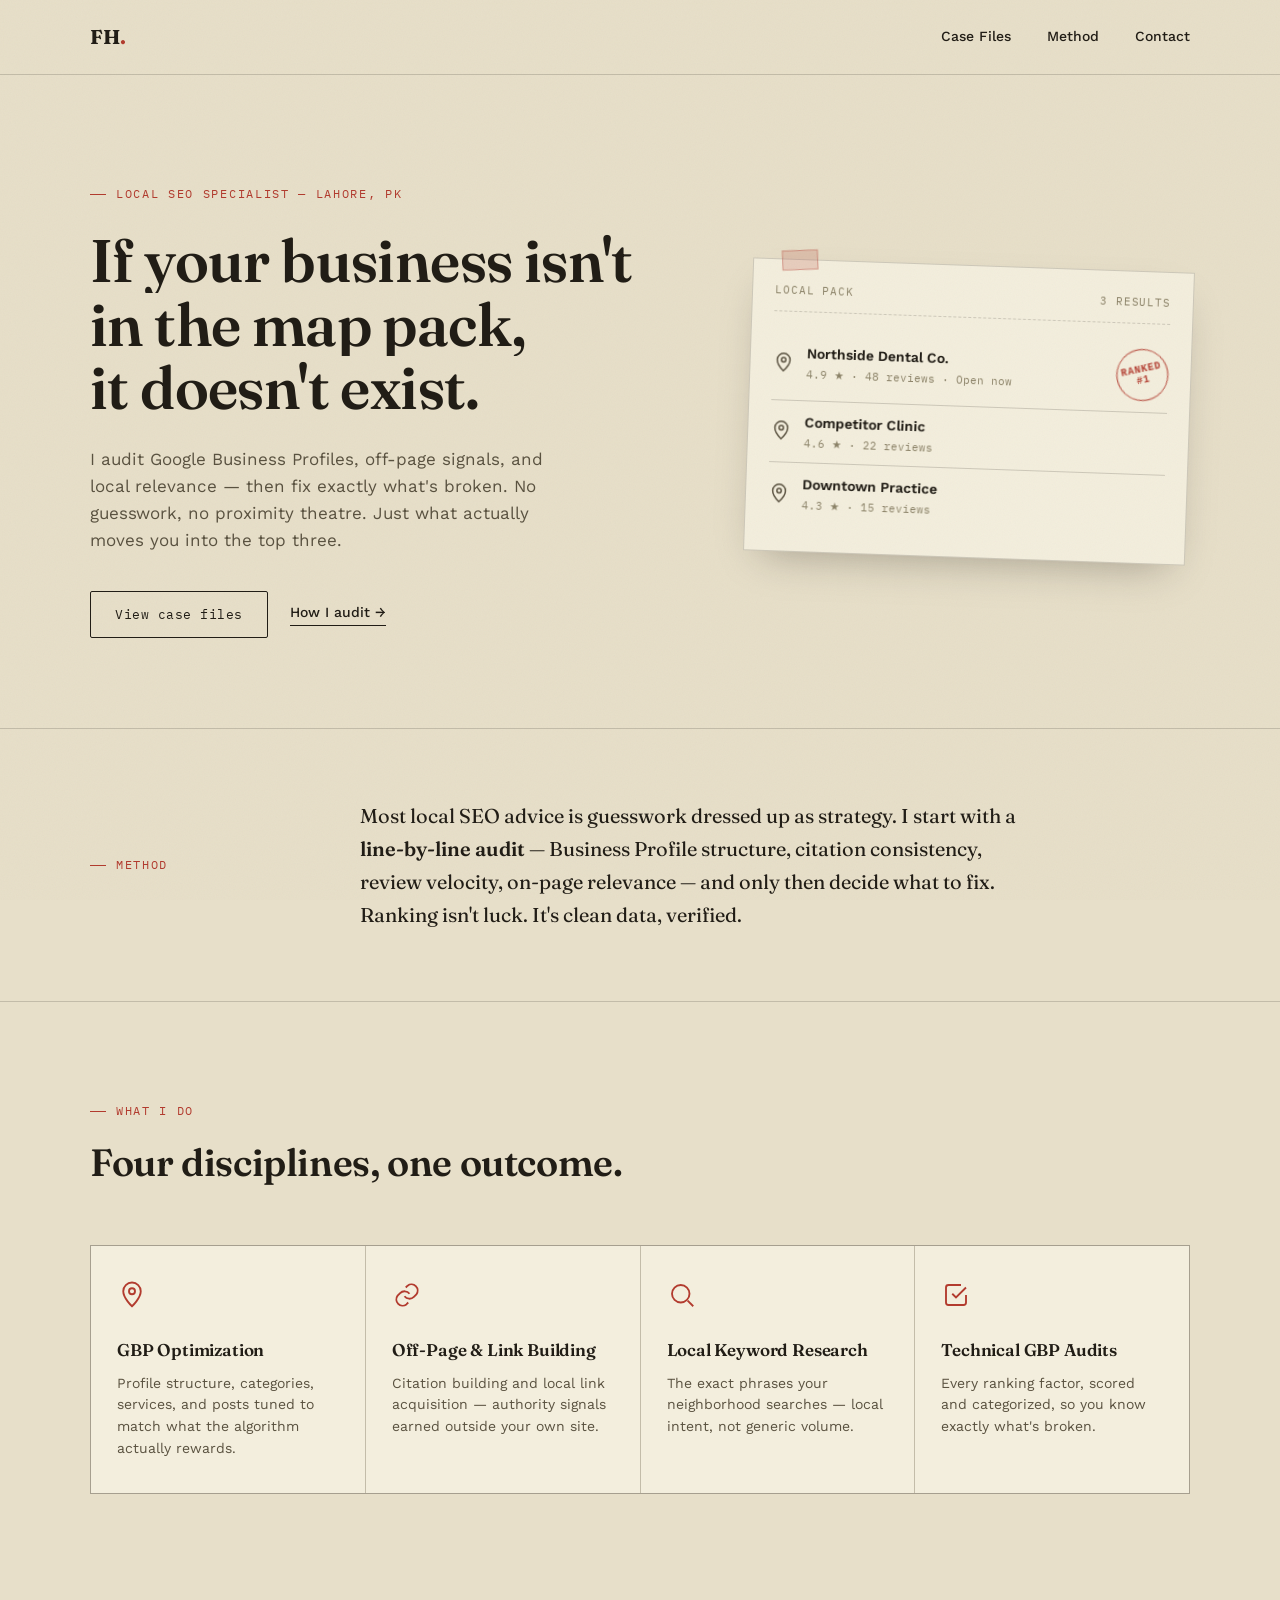
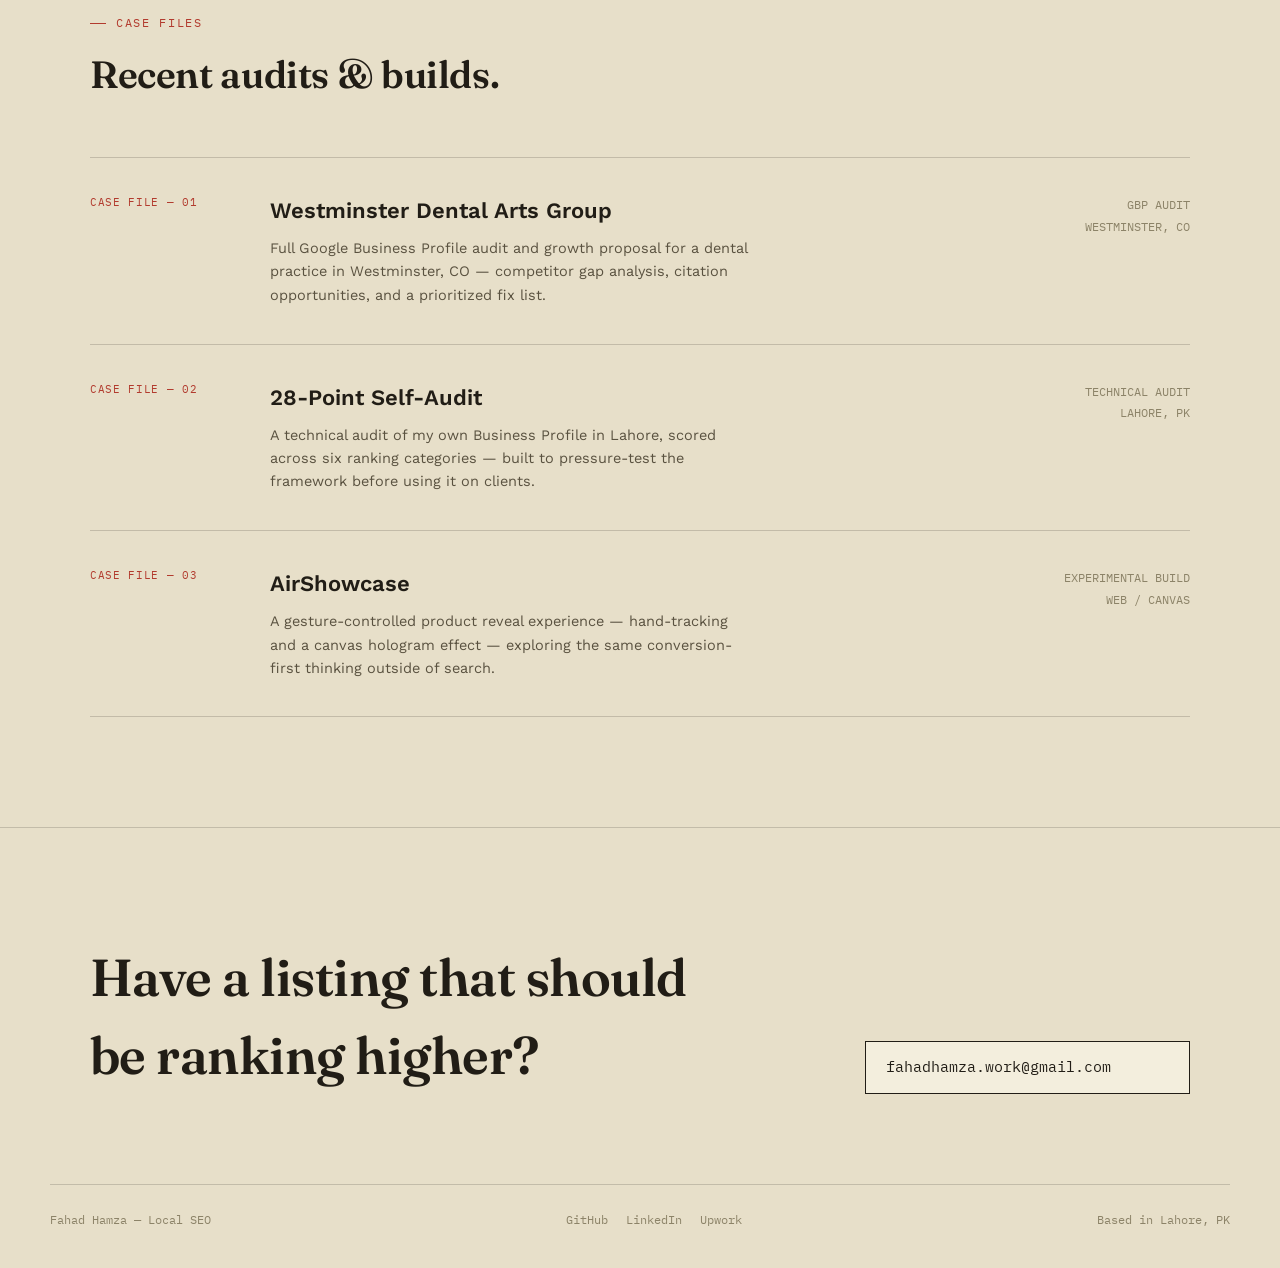
==== commit 09029913: "Create index.html" ====
--- a/index.html
+++ b/index.html
@@ -1,175 +1,482 @@
 <!DOCTYPE html>
 <html lang="en">
-
 <head>
-    <meta charset="UTF-8">
-    <meta name="viewport" content="width=device-width, initial-scale=1.0">
-    <title>Fahad Hamza - Junior SEO Officer</title>
-    <link rel="preconnect" href="https://fonts.googleapis.com">
-    <link rel="preconnect" href="https://fonts.gstatic.com" crossorigin>
-    <link
-        href="https://fonts.googleapis.com/css2?family=Playfair+Display:wght@600;700&family=DM+Sans:wght@300;400;500;600&display=swap"
-        rel="stylesheet">
-    <link rel="stylesheet" href="styles.css">
+<meta charset="UTF-8">
+<meta name="viewport" content="width=device-width, initial-scale=1.0">
+<title>Fahad Hamza — Local SEO Specialist</title>
+<meta name="description" content="Local SEO specialist in Lahore, PK. Google Business Profile audits, off-page link building, and local keyword research — case files from real audits and builds.">
+<link rel="preconnect" href="https://fonts.googleapis.com">
+<link rel="preconnect" href="https://fonts.gstatic.com" crossorigin>
+<link href="https://fonts.googleapis.com/css2?family=Fraunces:opsz,wght@9..144,300;9..144,500;9..144,600;9..144,700&family=Work+Sans:wght@400;500;600&family=IBM+Plex+Mono:wght@400;500&display=swap" rel="stylesheet">
+<style>
+  :root{
+    --paper:#e7dfc9;
+    --paper-light:#f3eedd;
+    --paper-dark:#ded3b3;
+    --ink:#211d16;
+    --ink-soft:#5a5240;
+    --ink-faint:#8c8368;
+    --stamp-red:#b23b2e;
+    --stamp-green:#4b6b4e;
+    --line:rgba(33,29,22,0.18);
+    --serif:'Fraunces', Georgia, serif;
+    --sans:'Work Sans', -apple-system, BlinkMacSystemFont, sans-serif;
+    --mono:'IBM Plex Mono', 'Courier New', monospace;
+    --max:1180px;
+  }
+
+  *{margin:0;padding:0;box-sizing:border-box;}
+
+  html{scroll-behavior:smooth;}
+
+  body{
+    background:var(--paper);
+    color:var(--ink);
+    font-family:var(--sans);
+    font-size:16px;
+    line-height:1.5;
+    position:relative;
+    overflow-x:hidden;
+  }
+
+  body::before{
+    content:'';
+    position:fixed;
+    inset:0;
+    background-image:url("data:image/svg+xml,%3Csvg xmlns='http://www.w3.org/2000/svg' width='200' height='200'%3E%3Cfilter id='n'%3E%3CfeTurbulence type='fractalNoise' baseFrequency='0.85' numOctaves='2' stitchTiles='stitch'/%3E%3C/filter%3E%3Crect width='100%25' height='100%25' filter='url(%23n)'/%3E%3C/svg%3E");
+    opacity:0.045;
+    mix-blend-mode:multiply;
+    pointer-events:none;
+    z-index:999;
+  }
+
+  .wrap{max-width:var(--max);margin:0 auto;padding:0 40px;}
+
+  a{color:inherit;text-decoration:none;}
+
+  h1,h2,h3{font-family:var(--serif);font-weight:600;letter-spacing:-0.01em;}
+
+  .eyebrow{
+    font-family:var(--mono);
+    font-size:12px;
+    letter-spacing:0.14em;
+    text-transform:uppercase;
+    color:var(--stamp-red);
+    display:flex;
+    align-items:center;
+    gap:10px;
+  }
+  .eyebrow::before{
+    content:'';
+    width:16px;
+    height:1px;
+    background:var(--stamp-red);
+    display:inline-block;
+  }
+
+  /* ---------- NAV ---------- */
+  .nav{
+    position:sticky;top:0;z-index:50;
+    background:rgba(231,223,201,0.86);
+    backdrop-filter:blur(6px);
+    border-bottom:1px solid var(--line);
+  }
+  .nav__inner{
+    display:flex;align-items:center;justify-content:space-between;
+    padding:22px 40px;max-width:var(--max);margin:0 auto;
+  }
+  .nav__mark{font-family:var(--serif);font-size:20px;font-weight:700;}
+  .nav__mark span{color:var(--stamp-red);}
+  .nav__links{display:flex;gap:36px;font-size:14px;font-weight:500;}
+  .nav__links a{position:relative;padding-bottom:2px;}
+  .nav__links a::after{
+    content:'';position:absolute;left:0;bottom:0;width:0;height:1px;
+    background:var(--ink);transition:width .3s ease;
+  }
+  .nav__links a:hover::after{width:100%;}
+
+  /* ---------- HERO ---------- */
+  .hero{padding:110px 0 90px;}
+  .hero__inner{
+    display:grid;grid-template-columns:1.15fr 0.85fr;gap:60px;align-items:center;
+  }
+  .hero__eyebrow{margin-bottom:26px;}
+  .hero h1{
+    font-size:clamp(38px,5vw,60px);
+    line-height:1.06;
+    max-width:640px;
+  }
+  .hero__line{overflow:hidden;display:block;}
+  .hero__line span{
+    display:inline-block;
+    transform:translateY(115%);
+    animation:lineUp .9s cubic-bezier(.19,1,.22,1) forwards;
+    animation-delay:var(--d);
+  }
+  @keyframes lineUp{to{transform:translateY(0);}}
+
+  .hero__sub{
+    margin-top:26px;max-width:480px;
+    color:var(--ink-soft);font-size:17px;line-height:1.6;
+    opacity:0;animation:fadeUp .8s ease forwards;animation-delay:0.7s;
+  }
+  .hero__actions{
+    margin-top:36px;display:flex;gap:22px;align-items:center;
+    opacity:0;animation:fadeUp .8s ease forwards;animation-delay:0.85s;
+  }
+  @keyframes fadeUp{from{opacity:0;transform:translateY(14px);}to{opacity:1;transform:translateY(0);}}
+
+  .btn{
+    font-family:var(--mono);font-size:13px;letter-spacing:0.04em;
+    padding:13px 24px;border:1px solid var(--ink);border-radius:2px;
+    transition:background .25s ease,color .25s ease;
+  }
+  .btn:hover{background:var(--ink);color:var(--paper-light);}
+  .link-arrow{font-size:14px;font-weight:500;border-bottom:1px solid var(--ink);padding-bottom:2px;}
+
+  /* ---------- SIGNATURE WIDGET: LOCAL PACK CARD ---------- */
+  .pack-card{
+    background:var(--paper-light);
+    border:1px solid var(--line);
+    box-shadow:0 18px 40px -18px rgba(33,29,22,0.35);
+    padding:22px 22px 26px;
+    transform:rotate(2deg);
+    position:relative;
+    opacity:0;
+    animation:cardIn .8s cubic-bezier(.19,1,.22,1) forwards;
+    animation-delay:0.55s;
+  }
+  @keyframes cardIn{
+    from{opacity:0;transform:rotate(6deg) translateY(30px) scale(0.96);}
+    to{opacity:1;transform:rotate(2deg) translateY(0) scale(1);}
+  }
+  .pack-card::before{
+    content:'';position:absolute;top:-10px;left:28px;width:34px;height:18px;
+    background:rgba(178,59,46,0.18);border:1px solid rgba(178,59,46,0.35);
+    transform:rotate(-4deg);
+  }
+  .pack-card__head{
+    display:flex;justify-content:space-between;align-items:baseline;
+    font-family:var(--mono);font-size:11px;color:var(--ink-faint);
+    letter-spacing:0.08em;text-transform:uppercase;
+    border-bottom:1px dashed var(--line);padding-bottom:12px;margin-bottom:14px;
+  }
+  .listing{
+    display:flex;align-items:center;gap:12px;padding:11px 0;
+    border-bottom:1px solid var(--line);
+    opacity:0;transform:translateY(10px);
+    animation:rowIn .6s ease forwards;
+  }
+  .listing:last-child{border-bottom:none;}
+  .listing:nth-child(2){animation-delay:1.0s;}
+  .listing:nth-child(3){animation-delay:1.2s;}
+  .listing:nth-child(4){animation-delay:1.4s;}
+  @keyframes rowIn{to{opacity:1;transform:translateY(0);}}
+
+  .listing__pin{
+    width:22px;height:22px;flex-shrink:0;color:var(--ink-soft);
+  }
+  .listing:first-child .listing__pin{color:var(--stamp-red);}
+  .listing__body{flex:1;min-width:0;}
+  .listing__name{font-size:14px;font-weight:600;}
+  .listing__meta{font-family:var(--mono);font-size:11px;color:var(--ink-faint);margin-top:2px;}
+  .listing__stamp{
+    font-family:var(--mono);font-size:10px;font-weight:600;letter-spacing:0.08em;
+    color:var(--stamp-red);border:1.5px solid var(--stamp-red);border-radius:50%;
+    width:52px;height:52px;display:flex;align-items:center;justify-content:center;
+    text-align:center;line-height:1.15;flex-shrink:0;
+    transform:rotate(-14deg) scale(0);
+    animation:stampIn .5s cubic-bezier(.34,1.56,.64,1) forwards;
+    animation-delay:1.7s;
+  }
+  @keyframes stampIn{to{transform:rotate(-14deg) scale(1);}}
+
+  /* ---------- ABOUT STRIP ---------- */
+  .about{padding:70px 0;border-top:1px solid var(--line);border-bottom:1px solid var(--line);}
+  .about__inner{display:grid;grid-template-columns:220px 1fr;gap:50px;}
+  .about p{
+    font-size:20px;line-height:1.65;max-width:680px;color:var(--ink);
+    font-family:var(--serif);font-weight:400;
+  }
+  .about p strong{font-weight:600;}
+
+  /* ---------- EXPERTISE ---------- */
+  .expertise{padding:100px 0;}
+  .section-head{margin-bottom:54px;max-width:560px;}
+  .section-head h2{font-size:clamp(28px,3.4vw,38px);margin-top:14px;}
+
+  .cards{display:grid;grid-template-columns:repeat(4,1fr);gap:1px;background:var(--line);border:1px solid var(--line);}
+  .card{
+    background:var(--paper-light);padding:34px 26px;
+    opacity:0;transform:translateY(26px) rotate(-2deg);
+    transition:opacity .7s cubic-bezier(.19,1,.22,1),transform .7s cubic-bezier(.19,1,.22,1);
+  }
+  .card:nth-child(even){transform:translateY(26px) rotate(2deg);}
+  .card.is-visible{opacity:1;transform:translateY(0) rotate(0);}
+  .card__icon{width:30px;height:30px;color:var(--stamp-red);margin-bottom:20px;}
+  .card h3{font-size:17px;margin-bottom:10px;}
+  .card p{font-size:14px;color:var(--ink-soft);line-height:1.55;}
+
+  /* ---------- CASE FILES ---------- */
+  .files{padding:20px 0 110px;}
+  .file-list{display:flex;flex-direction:column;gap:1px;}
+  .file{
+    display:grid;grid-template-columns:150px 1fr 200px;gap:30px;align-items:start;
+    padding:36px 0;border-top:1px solid var(--line);
+    opacity:0;transform:translateY(24px) rotate(-1.5deg);
+    transition:opacity .7s cubic-bezier(.19,1,.22,1),transform .7s cubic-bezier(.19,1,.22,1),background .3s ease;
+  }
+  .file:nth-child(even){transform:translateY(24px) rotate(1.5deg);}
+  .file.is-visible{opacity:1;transform:translateY(0) rotate(0);}
+  .file:last-child{border-bottom:1px solid var(--line);}
+  .file:hover{background:var(--paper-light);}
+  .file:hover .file__title{transform:translateX(4px);}
+
+  .file__tag{
+    font-family:var(--mono);font-size:11px;color:var(--stamp-red);
+    letter-spacing:0.06em;text-transform:uppercase;line-height:1.6;
+  }
+  .file__title{
+    font-size:22px;font-weight:600;transition:transform .3s ease;
+    display:flex;align-items:center;gap:10px;
+  }
+  .file__title .arrow{
+    font-size:16px;color:var(--stamp-red);opacity:0;transform:translateX(-6px);
+    transition:opacity .3s ease,transform .3s ease;
+  }
+  .file:hover .file__title .arrow,
+  .file:focus-visible .file__title .arrow{opacity:1;transform:translateX(0);}
+  .file__desc{font-size:14.5px;color:var(--ink-soft);margin-top:10px;line-height:1.6;max-width:480px;}
+  .file__meta{
+    font-family:var(--mono);font-size:12px;color:var(--ink-faint);
+    text-align:right;line-height:1.8;
+  }
+  .file__meta span{display:block;}
+  .file:focus-visible{outline:2px solid var(--stamp-red);outline-offset:4px;}
+
+  /* ---------- CONTACT ---------- */
+  .contact{padding:110px 0 90px;border-top:1px solid var(--line);}
+  .contact__inner{display:grid;grid-template-columns:1fr auto;align-items:end;gap:40px;}
+  .contact h2{font-size:clamp(32px,4.6vw,52px);max-width:600px;}
+  .copy-row{
+    font-family:var(--mono);font-size:15px;
+    border:1px solid var(--ink);padding:14px 20px;
+    display:flex;align-items:center;gap:16px;cursor:pointer;
+    background:var(--paper-light);transition:background .2s ease;
+  }
+  .copy-row:hover{background:var(--paper-dark);}
+  .copy-row:focus-visible{outline:2px solid var(--stamp-red);outline-offset:3px;}
+  .copy-row__status{color:var(--stamp-green);font-size:12px;opacity:0;transition:opacity .2s ease;}
+  .copy-row.copied .copy-row__status{opacity:1;}
+
+  .foot{padding:26px 0 40px;display:flex;justify-content:space-between;align-items:center;flex-wrap:wrap;gap:14px;
+    font-family:var(--mono);font-size:11.5px;color:var(--ink-faint);
+    border-top:1px solid var(--line);}
+  .foot__social{display:flex;gap:18px;}
+  .foot__social a{transition:color .2s ease;}
+  .foot__social a:hover,
+  .foot__social a:focus-visible{color:var(--stamp-red);}
+
+  /* ---------- RESPONSIVE ---------- */
+  @media (max-width:920px){
+    .wrap{padding:0 24px;}
+    .nav__inner{padding:18px 24px;}
+    .nav__links{gap:20px;font-size:13px;}
+    .hero{padding:70px 0 60px;}
+    .hero__inner{grid-template-columns:1fr;gap:44px;}
+    .about__inner{grid-template-columns:1fr;gap:20px;}
+    .cards{grid-template-columns:repeat(2,1fr);}
+    .file{grid-template-columns:1fr;gap:10px;}
+    .file__meta{text-align:left;}
+    .contact__inner{grid-template-columns:1fr;gap:26px;align-items:start;}
+  }
+
+  @media (prefers-reduced-motion:reduce){
+    *{animation-duration:0.01ms !important;animation-delay:0s !important;transition:none !important;}
+    .hero__line span{transform:translateY(0);}
+  }
+</style>
 </head>
-
 <body>
-    <div class="scroll-progress" id="scrollProgress"></div>
-    <div class="curtain" id="curtain"><span>F. HAMZA</span></div>
-
-    <header id="siteHeader">
-        <nav>
-            <div class="nav-container">
-                <a href="index.html#home" style="text-decoration:none;"><h1>Fahad <span>Hamza</span></h1></a>
-                <ul>
-                    <li><a href="#home" data-spy>Home</a></li>
-                    <li><a href="#about" data-spy>About</a></li>
-                    <li><a href="#skills" data-spy>Skills</a></li>
-                    <li><a href="experience.html">Experience</a></li>
-                    <li><a href="work.html">Work</a></li>
-                    <li><a href="#courses" data-spy>Courses</a></li>
-                    <li><a href="#education" data-spy>Education</a></li>
-                    <li><a href="badge.html">Badge</a></li>
-                    <li><a href="contact.html">Contact</a></li>
-                </ul>
-            </div>
-        </nav>
-    </header>
-
-    <nav class="dot-nav" aria-label="Page sections">
-        <a href="#home" data-label="Home"></a>
-        <a href="#about" data-label="About"></a>
-        <a href="#skills" data-label="Skills"></a>
-        <a href="#courses" data-label="Courses"></a>
-        <a href="#education" data-label="Education"></a>
-    </nav>
-
-    <main>
-        <!-- HERO -->
-        <section id="home" class="hero">
-            <div class="hero-bg"></div>
-            <canvas id="hero-canvas"></canvas>
-            <div class="orb orb-1" data-depth="30"></div>
-            <div class="orb orb-2" data-depth="20"></div>
-            <div class="orb orb-3" data-depth="45"></div>
-            <div class="hero-streak"></div>
-            <div class="hero-streak hero-streak-2"></div>
-            <div class="hero-content">
-                <span class="hero-eyebrow"><span class="dot"></span>Local SEO &amp; GBP Specialist</span>
-                <h2>Junior SEO Officer</h2>
-                <p>Building visibility for local businesses through ethical link building and Google Business Profile optimization.</p>
-                <a href="experience.html" class="cta">View Experience</a>
-                <a href="contact.html" class="cta cta-outline">Get In Touch</a>
-            </div>
-            <div class="scroll-cue">
-                <span>Scroll</span>
-                <div class="wheel"></div>
-            </div>
-        </section>
-
-        <!-- ABOUT -->
-        <section id="about" class="about">
-            <div class="section-inner reveal">
-                <span class="section-label">Who I Am</span>
-                <h2>About Me</h2>
-                <div class="divider"></div>
-                <div class="about-card">
-                    Motivated and detail-oriented SEO Link Builder with 1 Year of hands-on experience in Off-Page SEO.
-                    Skilled in building high-quality backlinks using ethical SEO techniques to improve website rankings,
-                    domain authority, and online visibility. Looking to grow and apply SEO skills in a professional
-                    digital marketing environment.
-                </div>
-            </div>
-        </section>
-
-        <!-- SKILLS -->
-        <section id="skills" class="skills">
-            <div class="section-inner reveal">
-                <span class="section-label">What I Do</span>
-                <h2>Professional Skills</h2>
-                <div class="divider"></div>
-                <div class="skills-grid">
-                    <span class="skill-tag" style="--i:0">GBP Posting</span>
-                    <span class="skill-tag" style="--i:1">Monthly PPT progress reports</span>
-                    <span class="skill-tag" style="--i:2">Google Search Console (GSC)</span>
-                    <span class="skill-tag" style="--i:3">Off-Page SEO</span>
-                    <span class="skill-tag" style="--i:4">Link Building</span>
-                    <span class="skill-tag" style="--i:5">SEO Tools (Bright Local, Ahrefs, SEMrush - Basic Knowledge).</span>
-                    <span class="skill-tag" style="--i:6">GBP Optimization Expert</span>
-                </div>
-            </div>
-        </section>
-
-        <!-- COURSES -->
-        <section id="courses" class="education">
-            <div class="section-inner reveal">
-                <span class="section-label">Certifications</span>
-                <h2>Courses</h2>
-                <div class="divider"></div>
-                <div class="job-card">
-                    <ul>
-                        <li style="--i:0">Off-Page SEO and AI Search Essentials with Semrush.</li>
-                        <li style="--i:1">Google Business Profile Certified | BrightLocal Academy.</li>
-                        <li style="--i:2">Google Business Profile Optimization Certified | BrightLocal Academy.</li>
-                    </ul>
-                </div>
-            </div>
-        </section>
-
-        <!-- EDUCATION -->
-        <section id="education" class="education" style="background: var(--off-white);">
-            <div class="section-inner reveal">
-                <span class="section-label">Academic Background</span>
-                <h2>Education</h2>
-                <div class="divider"></div>
-                <div class="edu-card">
-                    <div class="edu-icon">
-                        <svg viewBox="0 0 24 24" xmlns="http://www.w3.org/2000/svg">
-                            <path d="M12 3L1 9l11 6 9-4.91V17h2V9L12 3zM5 13.18v4L12 21l7-3.82v-4L12 17l-7-3.82z" />
-                        </svg>
-                    </div>
-                    <div>
-                        <h3>Matric</h3>
-                        <h4>GOVT. BOYS HIGH SCHOOL, NAIN SUKH, LAHORE</h4>
-                    </div>
-                </div>
-            </div>
-        </section>
-
-        <div class="page-nav-links" style="justify-content: flex-end;">
-            <a href="experience.html" class="page-nav-link next" style="flex: 0 1 260px;">
-                <span class="label">Next</span>
-                <span class="title">Experience &rarr;</span>
-            </a>
-        </div>
-    </main>
-
-    <button class="back-to-top" id="backToTop" aria-label="Back to top">
-        <svg viewBox="0 0 24 24"><path d="M12 19V5M5 12l7-7 7 7"/></svg>
-    </button>
-
-    <footer>
-        <div class="footer-social">
-            <a href="https://github.com/DAHAF-F" target="_blank" rel="noopener noreferrer" aria-label="GitHub">
-                <svg viewBox="0 0 24 24"><path d="M12 2C6.48 2 2 6.58 2 12.25c0 4.53 2.87 8.37 6.84 9.73.5.1.68-.22.68-.49 0-.24-.01-.87-.01-1.71-2.78.62-3.37-1.37-3.37-1.37-.45-1.18-1.11-1.5-1.11-1.5-.91-.64.07-.63.07-.63 1 .07 1.53 1.06 1.53 1.06.89 1.56 2.34 1.11 2.91.85.09-.66.35-1.11.63-1.37-2.22-.26-4.56-1.14-4.56-5.07 0-1.12.39-2.04 1.03-2.76-.1-.26-.45-1.32.1-2.75 0 0 .84-.28 2.75 1.05a9.3 9.3 0 0 1 5 0c1.91-1.33 2.75-1.05 2.75-1.05.55 1.43.2 2.49.1 2.75.64.72 1.03 1.64 1.03 2.76 0 3.94-2.34 4.81-4.57 5.06.36.32.68.94.68 1.9 0 1.37-.01 2.47-.01 2.81 0 .27.18.6.69.49A10.26 10.26 0 0 0 22 12.25C22 6.58 17.52 2 12 2z"/></svg>
-            </a>
-            <a href="https://www.linkedin.com/in/fahad--hamza/" target="_blank" rel="noopener noreferrer" aria-label="LinkedIn">
-                <svg viewBox="0 0 24 24"><path d="M4.98 3.5C4.98 4.88 3.88 6 2.5 6S0 4.88 0 3.5 1.12 1 2.5 1s2.48 1.12 2.48 2.5zM.5 8h4V23h-4V8zm7.5 0h3.8v2.05h.05c.53-1 1.83-2.05 3.77-2.05C19.9 8 21.5 10 21.5 13.5V23h-4v-8.5c0-2-.04-4.6-2.8-4.6-2.8 0-3.2 2.2-3.2 4.45V23h-4V8z"/></svg>
-            </a>
-            <a href="https://www.upwork.com/freelancers/~0149811f40c771a50b" target="_blank" rel="noopener noreferrer" aria-label="Upwork">
-                <svg viewBox="0 0 24 24"><path d="M18.56 12.31c-1.4 0-2.7-.6-3.65-1.55l.25 1.16.01.09c0 1.19-.97 2.16-2.16 2.16s-2.16-.97-2.16-2.16.97-2.16 2.16-2.16c.05 0 .1 0 .15.01l-1.05-5.02h1.99l.53 3.7c.46-2.05 1.57-3.7 3.93-3.7 2.7 0 4.4 2.14 4.4 4.75s-1.9 4.72-4.4 4.72zm0-7.36c-1.5 0-2.36 1.32-2.36 2.64 0 1.31.87 2.6 2.36 2.6s2.35-1.29 2.35-2.6c0-1.32-.85-2.64-2.35-2.64zM5.5 12.31c-2.62 0-4.63-1.75-4.63-4.6V2.9h2.1v4.8c0 1.7 1.02 2.7 2.53 2.7s2.53-1 2.53-2.7V2.9h2.1v4.8c0 2.86-2.01 4.6-4.63 4.6z"/></svg>
-            </a>
-        </div>
-        <p>&copy; 2026 Fahad Hamza. All rights reserved.</p>
-    </footer>
-
-    <script src="main.js"></script>
-
-    <!-- Vercel Speed Insights -->
-    <script>
-        window.si = window.si || function () { (window.siq = window.siq || []).push(arguments); };
-    </script>
-    <script defer src="/_vercel/speed-insights/script.js"></script>
+
+<nav class="nav">
+  <div class="nav__inner">
+    <div class="nav__mark">FH<span>.</span></div>
+    <div class="nav__links">
+      <a href="#work">Case Files</a>
+      <a href="#method">Method</a>
+      <a href="#contact">Contact</a>
+    </div>
+  </div>
+</nav>
+
+<header class="hero">
+  <div class="wrap hero__inner">
+    <div>
+      <div class="eyebrow hero__eyebrow">Local SEO Specialist — Lahore, PK</div>
+      <h1>
+        <span class="hero__line"><span style="--d:0.1s">If your business isn't</span></span>
+        <span class="hero__line"><span style="--d:0.25s">in the map pack,</span></span>
+        <span class="hero__line"><span style="--d:0.4s">it doesn't exist.</span></span>
+      </h1>
+      <p class="hero__sub">I audit Google Business Profiles, off-page signals, and local relevance — then fix exactly what's broken. No guesswork, no proximity theatre. Just what actually moves you into the top three.</p>
+      <div class="hero__actions">
+        <a href="#work" class="btn">View case files</a>
+        <a href="#method" class="link-arrow">How I audit →</a>
+      </div>
+    </div>
+
+    <div class="pack-card" aria-hidden="true">
+      <div class="pack-card__head"><span>Local Pack</span><span>3 results</span></div>
+      <div class="listing">
+        <svg class="listing__pin" aria-hidden="true" viewBox="0 0 24 24" fill="none" stroke="currentColor" stroke-width="1.6"><path d="M12 21s7-6.5 7-12a7 7 0 1 0-14 0c0 5.5 7 12 7 12z"/><circle cx="12" cy="9" r="2.4"/></svg>
+        <div class="listing__body">
+          <div class="listing__name">Northside Dental Co.</div>
+          <div class="listing__meta">4.9 ★ · 48 reviews · Open now</div>
+        </div>
+        <div class="listing__stamp">RANKED<br>#1</div>
+      </div>
+      <div class="listing">
+        <svg class="listing__pin" aria-hidden="true" viewBox="0 0 24 24" fill="none" stroke="currentColor" stroke-width="1.6"><path d="M12 21s7-6.5 7-12a7 7 0 1 0-14 0c0 5.5 7 12 7 12z"/><circle cx="12" cy="9" r="2.4"/></svg>
+        <div class="listing__body">
+          <div class="listing__name">Competitor Clinic</div>
+          <div class="listing__meta">4.6 ★ · 22 reviews</div>
+        </div>
+      </div>
+      <div class="listing">
+        <svg class="listing__pin" aria-hidden="true" viewBox="0 0 24 24" fill="none" stroke="currentColor" stroke-width="1.6"><path d="M12 21s7-6.5 7-12a7 7 0 1 0-14 0c0 5.5 7 12 7 12z"/><circle cx="12" cy="9" r="2.4"/></svg>
+        <div class="listing__body">
+          <div class="listing__name">Downtown Practice</div>
+          <div class="listing__meta">4.3 ★ · 15 reviews</div>
+        </div>
+      </div>
+    </div>
+  </div>
+</header>
+
+<section class="about" id="method">
+  <div class="wrap about__inner">
+    <div class="eyebrow">Method</div>
+    <p>Most local SEO advice is guesswork dressed up as strategy. I start with a <strong>line-by-line audit</strong> — Business Profile structure, citation consistency, review velocity, on-page relevance — and only then decide what to fix. Ranking isn't luck. It's clean data, verified.</p>
+  </div>
+</section>
+
+<section class="expertise">
+  <div class="wrap">
+    <div class="section-head">
+      <div class="eyebrow">What I do</div>
+      <h2>Four disciplines, one outcome.</h2>
+    </div>
+    <div class="cards">
+      <div class="card">
+        <svg class="card__icon" aria-hidden="true" viewBox="0 0 24 24" fill="none" stroke="currentColor" stroke-width="1.5"><path d="M12 21s7-6.5 7-12a7 7 0 1 0-14 0c0 5.5 7 12 7 12z"/><circle cx="12" cy="9" r="2.4"/></svg>
+        <h3>GBP Optimization</h3>
+        <p>Profile structure, categories, services, and posts tuned to match what the algorithm actually rewards.</p>
+      </div>
+      <div class="card">
+        <svg class="card__icon" aria-hidden="true" viewBox="0 0 24 24" fill="none" stroke="currentColor" stroke-width="1.5"><path d="M10 13a5 5 0 0 0 7.5.5l2-2a5 5 0 0 0-7-7l-1.5 1.5"/><path d="M14 11a5 5 0 0 0-7.5-.5l-2 2a5 5 0 0 0 7 7l1.5-1.5"/></svg>
+        <h3>Off-Page &amp; Link Building</h3>
+        <p>Citation building and local link acquisition — authority signals earned outside your own site.</p>
+      </div>
+      <div class="card">
+        <svg class="card__icon" aria-hidden="true" viewBox="0 0 24 24" fill="none" stroke="currentColor" stroke-width="1.5"><circle cx="11" cy="11" r="7"/><line x1="21" y1="21" x2="16.5" y2="16.5"/></svg>
+        <h3>Local Keyword Research</h3>
+        <p>The exact phrases your neighborhood searches — local intent, not generic volume.</p>
+      </div>
+      <div class="card">
+        <svg class="card__icon" aria-hidden="true" viewBox="0 0 24 24" fill="none" stroke="currentColor" stroke-width="1.5"><path d="M9 11l3 3 8-8"/><path d="M20 12v6a2 2 0 0 1-2 2H6a2 2 0 0 1-2-2V6a2 2 0 0 1 2-2h10"/></svg>
+        <h3>Technical GBP Audits</h3>
+        <p>Every ranking factor, scored and categorized, so you know exactly what's broken.</p>
+      </div>
+    </div>
+  </div>
+</section>
+
+<section class="files" id="work">
+  <div class="wrap">
+    <div class="section-head">
+      <div class="eyebrow">Case files</div>
+      <h2>Recent audits &amp; builds.</h2>
+    </div>
+    <div class="file-list">
+      <a class="file" href="case-westminster-dental-arts.html">
+        <div class="file__tag">Case file — 01</div>
+        <div>
+          <div class="file__title">Westminster Dental Arts Group <span class="arrow">&rarr;</span></div>
+          <p class="file__desc">Full Google Business Profile audit and growth proposal for a dental practice in Westminster, CO — competitor gap analysis, citation opportunities, and a prioritized fix list.</p>
+        </div>
+        <div class="file__meta"><span>GBP AUDIT</span><span>WESTMINSTER, CO</span></div>
+      </a>
+      <a class="file" href="case-self-audit.html">
+        <div class="file__tag">Case file — 02</div>
+        <div>
+          <div class="file__title">28-Point Self-Audit <span class="arrow">&rarr;</span></div>
+          <p class="file__desc">A technical audit of my own Business Profile in Lahore, scored across six ranking categories — built to pressure-test the framework before using it on clients.</p>
+        </div>
+        <div class="file__meta"><span>TECHNICAL AUDIT</span><span>LAHORE, PK</span></div>
+      </a>
+      <a class="file" href="case-airshowcase.html">
+        <div class="file__tag">Case file — 03</div>
+        <div>
+          <div class="file__title">AirShowcase <span class="arrow">&rarr;</span></div>
+          <p class="file__desc">A gesture-controlled product reveal experience — hand-tracking and a canvas hologram effect — exploring the same conversion-first thinking outside of search.</p>
+        </div>
+        <div class="file__meta"><span>EXPERIMENTAL BUILD</span><span>WEB / CANVAS</span></div>
+      </a>
+    </div>
+  </div>
+</section>
+
+<section class="contact" id="contact">
+  <div class="wrap contact__inner">
+    <h2>Have a listing that should be ranking higher?</h2>
+    <a class="copy-row" id="copyRow" href="mailto:fahadhamza.work@gmail.com">
+      <span id="emailText">fahadhamza.work@gmail.com</span>
+      <span class="copy-row__status" id="copyStatus">Copied</span>
+    </a>
+  </div>
+</section>
+
+<div class="foot wrap">
+  <span>Fahad Hamza — Local SEO</span>
+  <div class="foot__social">
+    <a href="https://github.com/DAHAF-F" target="_blank" rel="noopener noreferrer">GitHub</a>
+    <a href="https://www.linkedin.com/in/fahad--hamza/" target="_blank" rel="noopener noreferrer">LinkedIn</a>
+    <a href="https://www.upwork.com/freelancers/~0149811f40c771a50b" target="_blank" rel="noopener noreferrer">Upwork</a>
+  </div>
+  <span>Based in Lahore, PK</span>
+</div>
+
+<script>
+  // scroll reveal
+  const revealEls = document.querySelectorAll('.card, .file');
+  const io = new IntersectionObserver((entries)=>{
+    entries.forEach(e=>{
+      if(e.isIntersecting){
+        e.target.classList.add('is-visible');
+        io.unobserve(e.target);
+      }
+    });
+  },{threshold:0.18});
+  revealEls.forEach(el=>io.observe(el));
+
+  // copy email
+  const copyRow = document.getElementById('copyRow');
+  const copyStatus = document.getElementById('copyStatus');
+  copyRow.addEventListener('click', async (e)=>{
+    e.preventDefault();
+    const text = document.getElementById('emailText').textContent;
+    try{
+      await navigator.clipboard.writeText(text);
+      copyRow.classList.add('copied');
+      copyStatus.textContent = 'Copied';
+      setTimeout(()=>copyRow.classList.remove('copied'), 1600);
+    }catch(err){
+      // Clipboard API unavailable (e.g. insecure context) — fall back to opening mail client.
+      window.location.href = copyRow.getAttribute('href');
+    }
+  });
+</script>
+
 </body>
-
 </html>
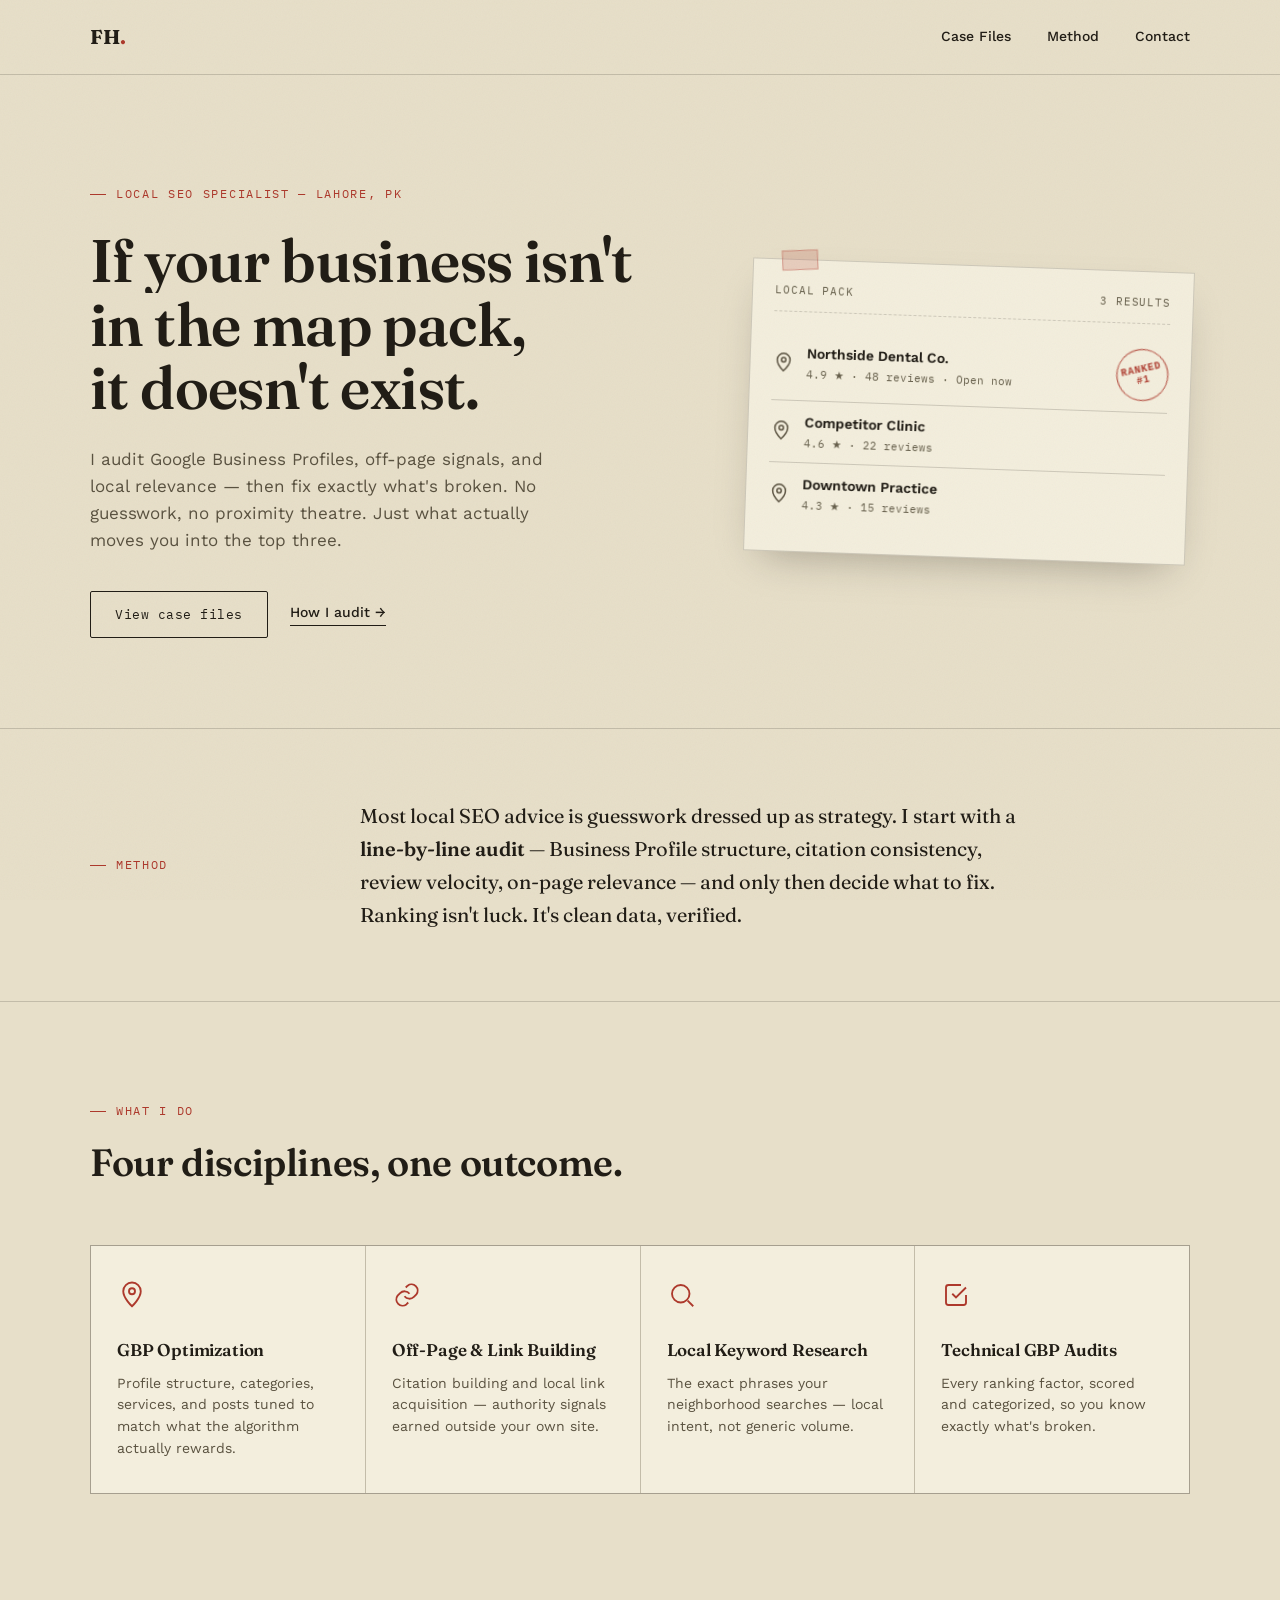
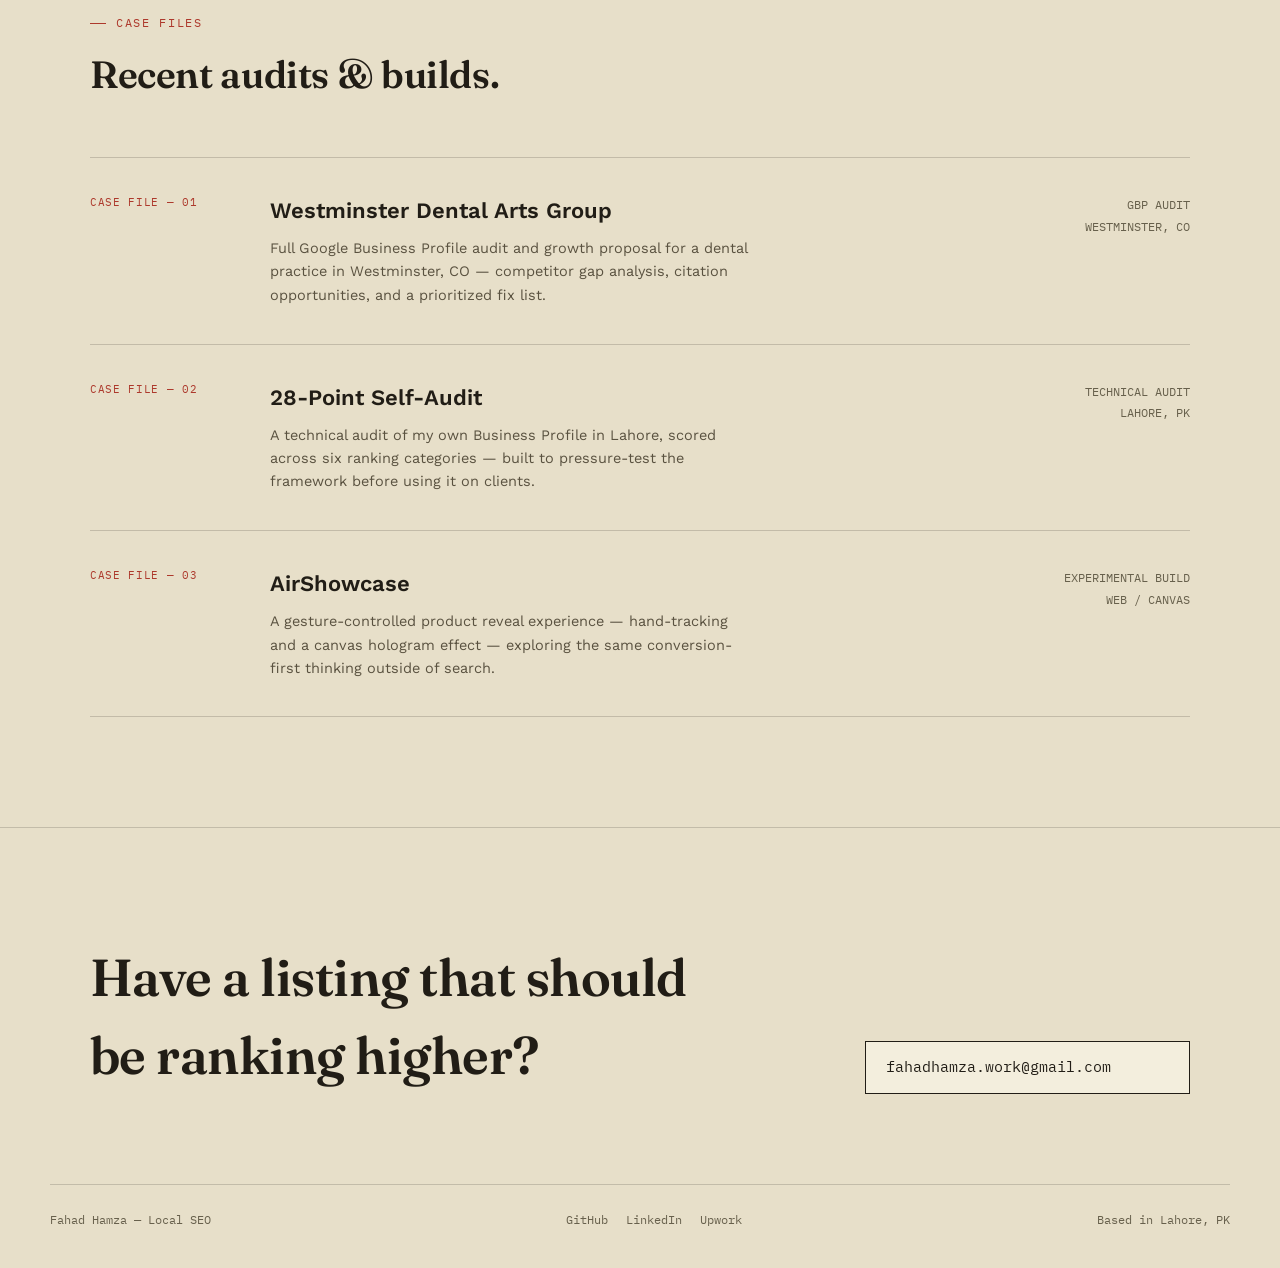
==== commit 49162dd2: "Update index.html" ====
--- a/index.html
+++ b/index.html
@@ -1,10 +1,47 @@
 <!DOCTYPE html>
 <html lang="en">
 <head>
+<meta name="google-site-verification" content="7bO5qXj5PXC8mzKwGo5eF2-rGZfy0kVVJIKzJK6KjDw" />
+<!-- Google tag (gtag.js) -->
+<script async src="https://www.googletagmanager.com/gtag/js?id=G-F7WQBKZJVS"></script>
+<script>
+  window.dataLayer = window.dataLayer || [];
+  function gtag(){dataLayer.push(arguments);}
+  gtag('js', new Date());
+  gtag('config', 'G-F7WQBKZJVS');
+</script>
 <meta charset="UTF-8">
 <meta name="viewport" content="width=device-width, initial-scale=1.0">
 <title>Fahad Hamza — Local SEO Specialist</title>
-<meta name="description" content="Local SEO specialist in Lahore, PK. Google Business Profile audits, off-page link building, and local keyword research — case files from real audits and builds.">
+<meta name="description" content="Local SEO specialist in Lahore, PK — Google Business Profile audits, off-page link building & local keyword research. Real case files, real results.">
+<link rel="canonical" href="https://portfolio-deci.vercel.app/">
+<meta property="og:type" content="website">
+<meta property="og:title" content="Fahad Hamza — Local SEO Specialist">
+<meta property="og:description" content="Local SEO specialist in Lahore, PK — Google Business Profile audits, off-page link building & local keyword research. Real case files, real results.">
+<meta property="og:url" content="https://portfolio-deci.vercel.app/">
+<meta name="twitter:card" content="summary">
+<meta name="twitter:title" content="Fahad Hamza — Local SEO Specialist">
+<meta name="twitter:description" content="Local SEO specialist in Lahore, PK — Google Business Profile audits, off-page link building & local keyword research. Real case files, real results.">
+<script type="application/ld+json">
+{
+  "@context": "https://schema.org",
+  "@type": "Person",
+  "name": "Fahad Hamza",
+  "jobTitle": "Local SEO Specialist",
+  "url": "https://portfolio-deci.vercel.app/",
+  "address": {
+    "@type": "PostalAddress",
+    "addressLocality": "Lahore",
+    "addressCountry": "PK"
+  },
+  "knowsAbout": ["Local SEO", "Google Business Profile Optimization", "Off-Page SEO", "Citation Building", "Local Keyword Research"],
+  "sameAs": [
+    "https://github.com/DAHAF-F",
+    "https://www.linkedin.com/in/fahad--hamza/",
+    "https://www.upwork.com/freelancers/~0149811f40c771a50b"
+  ]
+}
+</script>
 <link rel="preconnect" href="https://fonts.googleapis.com">
 <link rel="preconnect" href="https://fonts.gstatic.com" crossorigin>
 <link href="https://fonts.googleapis.com/css2?family=Fraunces:opsz,wght@9..144,300;9..144,500;9..144,600;9..144,700&family=Work+Sans:wght@400;500;600&family=IBM+Plex+Mono:wght@400;500&display=swap" rel="stylesheet">
@@ -15,8 +52,8 @@
     --paper-dark:#ded3b3;
     --ink:#211d16;
     --ink-soft:#5a5240;
-    --ink-faint:#8c8368;
-    --stamp-red:#b23b2e;
+    --ink-faint:#67604c;
+    --stamp-red:#ad392c;
     --stamp-green:#4b6b4e;
     --line:rgba(33,29,22,0.18);
     --serif:'Fraunces', Georgia, serif;
@@ -310,6 +347,7 @@
   </div>
 </nav>
 
+<main>
 <header class="hero">
   <div class="wrap hero__inner">
     <div>
@@ -436,6 +474,7 @@
     </a>
   </div>
 </section>
+</main>
 
 <div class="foot wrap">
   <span>Fahad Hamza — Local SEO</span>
